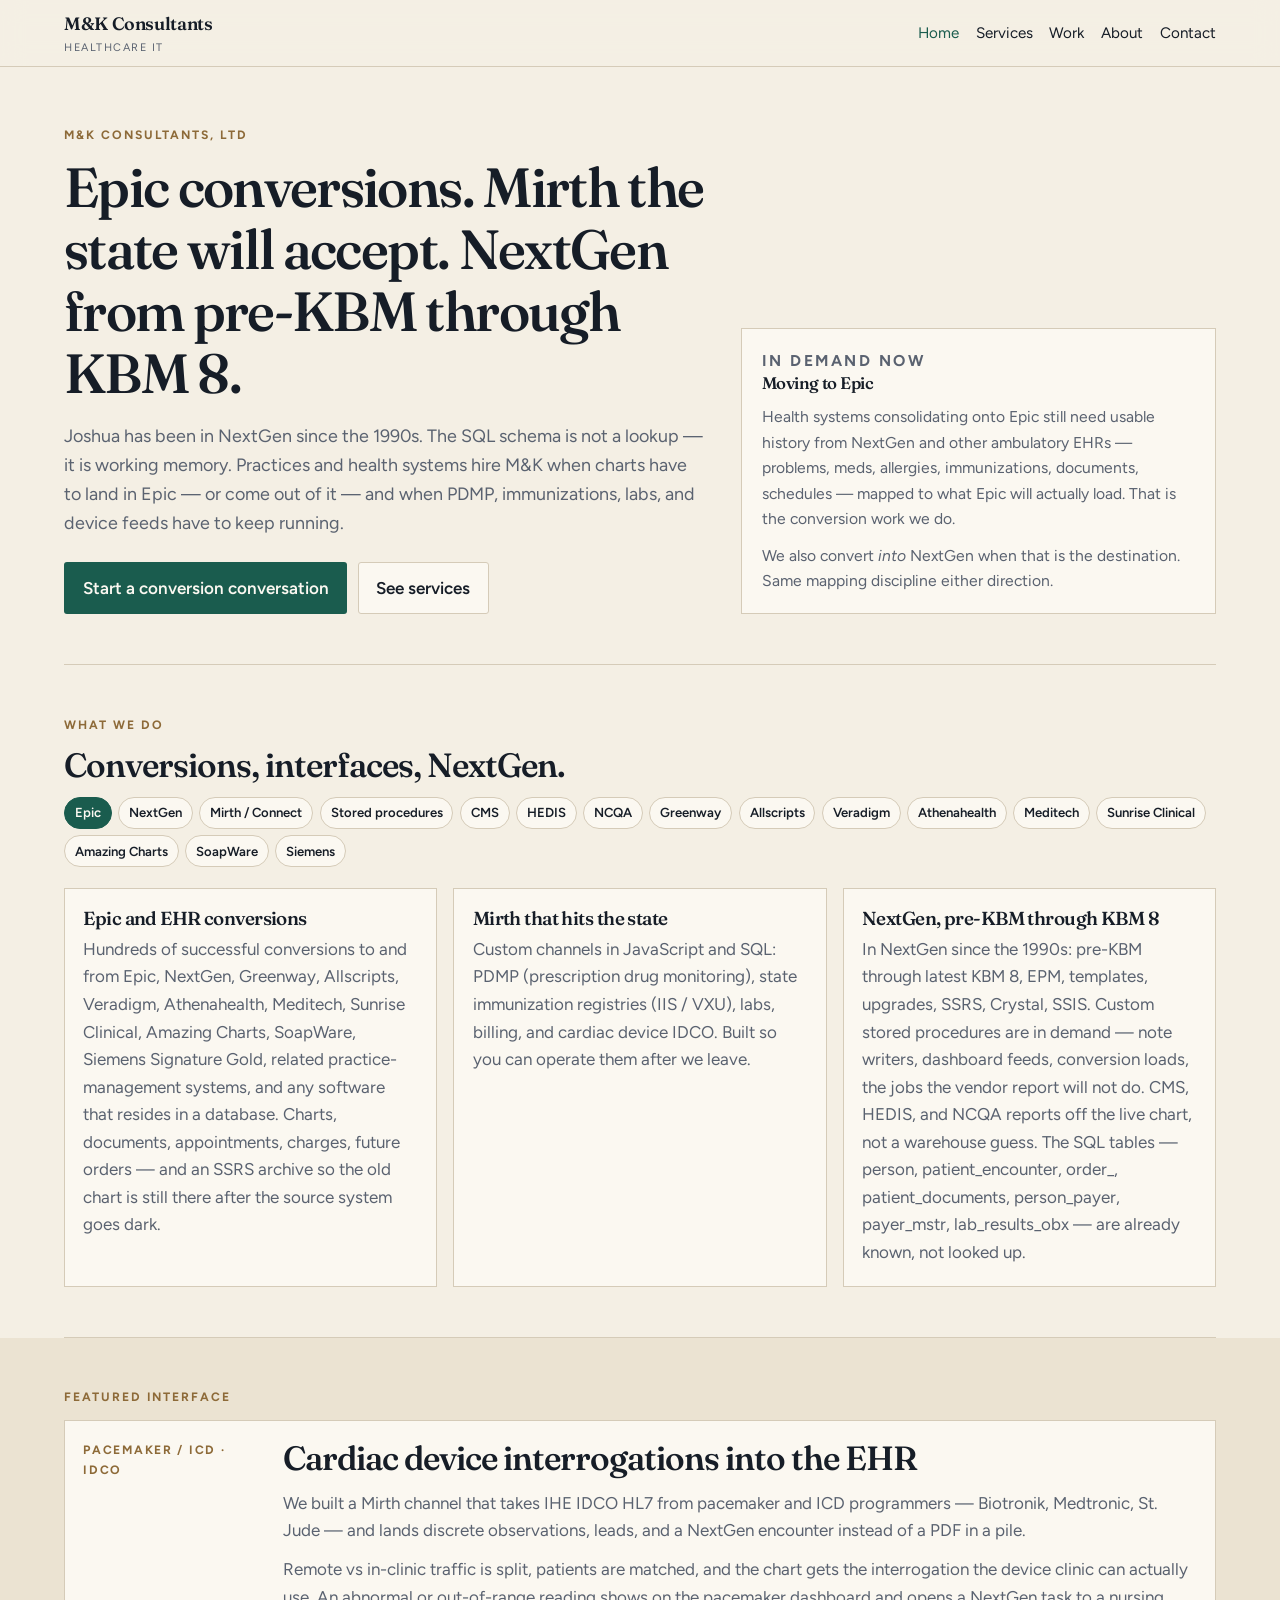
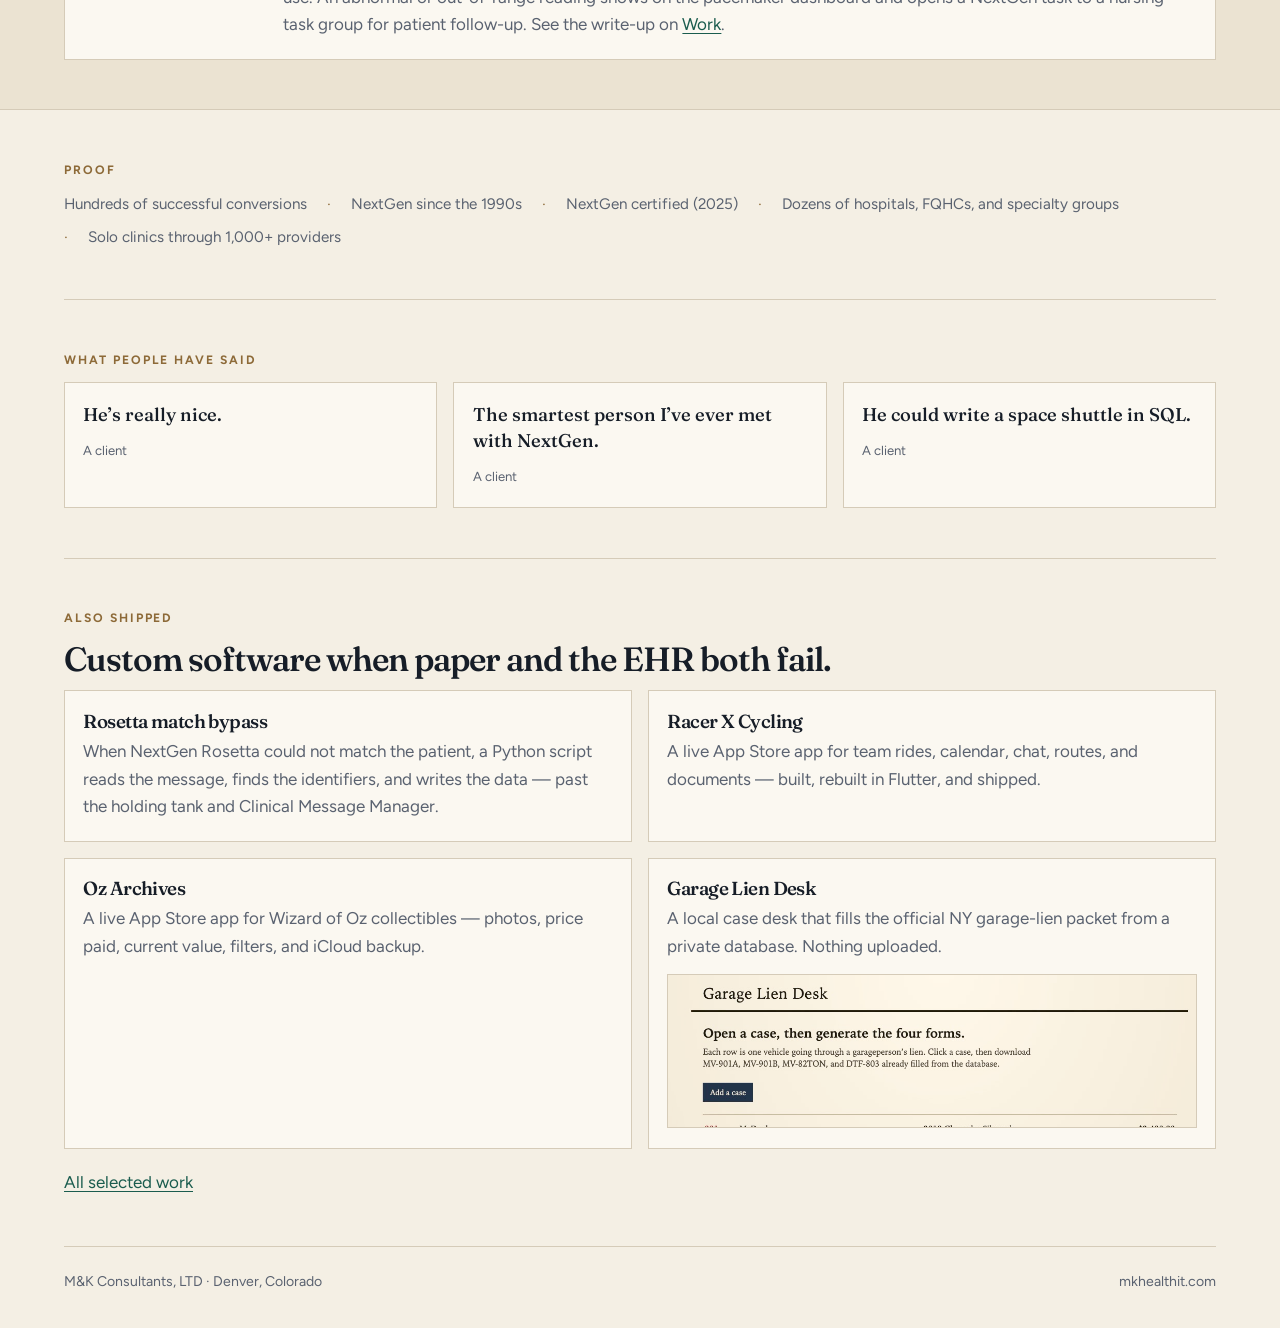
==== index.html @ 11f9e1af "Add three anonymous client lines on Home and About. Keep the wording close to what people actually s" ====
<!doctype html>
<html lang="en">
<head>
  <meta charset="utf-8">
  <meta name="viewport" content="width=device-width, initial-scale=1">
  <title>M&amp;K Consultants — Epic conversions, Mirth, NextGen</title>
  <meta name="description" content="NextGen since the 1990s. M&amp;K Consultants converts clinics to and from Epic, builds Mirth for PDMP and immunizations, and knows the NextGen SQL schema from pre-KBM through KBM 8.">
  <link rel="canonical" href="https://mkhealthit.com/">
  <link rel="icon" href="/favicon.svg" type="image/svg+xml">
  <link rel="preconnect" href="https://fonts.googleapis.com">
  <link rel="preconnect" href="https://fonts.gstatic.com" crossorigin>
  <link href="https://fonts.googleapis.com/css2?family=Figtree:wght@400;600;650&family=Fraunces:opsz,wght@9..144,500;9..144,600&display=swap" rel="stylesheet">
  <link rel="stylesheet" href="/styles.css">
</head>
<body>
  <header class="site-head">
    <div class="wrap mast">
      <a class="mark" href="/">
        <strong>M&amp;K Consultants</strong>
        <span>Healthcare IT</span>
      </a>
      <button class="nav-toggle" type="button" aria-expanded="false" aria-controls="nav">Menu</button>
      <nav class="nav" id="nav" aria-label="Primary">
        <a href="/" aria-current="page">Home</a>
        <a href="/services.html">Services</a>
        <a href="/work.html">Work</a>
        <a href="/about.html">About</a>
        <a href="/contact.html">Contact</a>
      </nav>
    </div>
  </header>

  <main>
    <section class="wrap hero">
      <div>
        <p class="kicker">M&amp;K Consultants, LTD</p>
        <h1>Epic conversions. Mirth the state will accept. NextGen from pre-KBM through KBM 8.</h1>
        <p class="lede">Joshua has been in NextGen since the 1990s. The SQL schema is not a lookup — it is working memory. Practices and health systems hire M&amp;K when charts have to land in Epic — or come out of it — and when PDMP, immunizations, labs, and device feeds have to keep running.</p>
        <div class="actions">
          <a class="btn primary" href="/contact.html">Start a conversion conversation</a>
          <a class="btn ghost" href="/services.html">See services</a>
        </div>
      </div>
      <aside class="hero-aside">
        <p class="kicker">In demand now</p>
        <h2>Moving to Epic</h2>
        <p>Health systems consolidating onto Epic still need usable history from NextGen and other ambulatory EHRs — problems, meds, allergies, immunizations, documents, schedules — mapped to what Epic will actually load. That is the conversion work we do.</p>
        <p>We also convert <em>into</em> NextGen when that is the destination. Same mapping discipline either direction.</p>
      </aside>
    </section>

    <section class="wrap band">
      <p class="kicker">What we do</p>
      <h2>Conversions, interfaces, NextGen.</h2>
      <ul class="chips">
        <li class="hot">Epic</li>
        <li>NextGen</li>
        <li>Mirth / Connect</li>
        <li>Stored procedures</li>
        <li>CMS</li>
        <li>HEDIS</li>
        <li>NCQA</li>
        <li>Greenway</li>
        <li>Allscripts</li>
        <li>Veradigm</li>
        <li>Athenahealth</li>
        <li>Meditech</li>
        <li>Sunrise Clinical</li>
        <li>Amazing Charts</li>
        <li>SoapWare</li>
        <li>Siemens</li>
      </ul>
      <div class="grid-3">
        <article class="tile">
          <h3>Epic and EHR conversions</h3>
          <p>Hundreds of successful conversions to and from Epic, NextGen, Greenway, Allscripts, Veradigm, Athenahealth, Meditech, Sunrise Clinical, Amazing Charts, SoapWare, Siemens Signature Gold, related practice-management systems, and any software that resides in a database. Charts, documents, appointments, charges, future orders — and an SSRS archive so the old chart is still there after the source system goes dark.</p>
        </article>
        <article class="tile">
          <h3>Mirth that hits the state</h3>
          <p>Custom channels in JavaScript and SQL: PDMP (prescription drug monitoring), state immunization registries (IIS / VXU), labs, billing, and cardiac device IDCO. Built so you can operate them after we leave.</p>
        </article>
        <article class="tile">
          <h3>NextGen, pre-KBM through KBM 8</h3>
          <p>In NextGen since the 1990s: pre-KBM through latest KBM 8, EPM, templates, upgrades, SSRS, Crystal, SSIS. Custom stored procedures are in demand — note writers, dashboard feeds, conversion loads, the jobs the vendor report will not do. CMS, HEDIS, and NCQA reports off the live chart, not a warehouse guess. The SQL tables — person, patient_encounter, order_, patient_documents, person_payer, payer_mstr, lab_results_obx — are already known, not looked up.</p>
        </article>
      </div>
    </section>

    <section class="band tint">
      <div class="wrap">
        <p class="kicker">Featured interface</p>
        <article class="spot">
          <p class="meta">Pacemaker / ICD · IDCO</p>
          <div>
            <h2>Cardiac device interrogations into the EHR</h2>
            <p>We built a Mirth channel that takes IHE IDCO HL7 from pacemaker and ICD programmers — Biotronik, Medtronic, St. Jude — and lands discrete observations, leads, and a NextGen encounter instead of a PDF in a pile.</p>
            <p>Remote vs in-clinic traffic is split, patients are matched, and the chart gets the interrogation the device clinic can actually use. An abnormal or out-of-range reading shows on the pacemaker dashboard and opens a NextGen task to a nursing task group for patient follow-up. See the write-up on <a href="/work.html">Work</a>.</p>
          </div>
        </article>
      </div>
    </section>

    <section class="wrap band">
      <p class="kicker">Proof</p>
      <ul class="proof">
        <li>Hundreds of successful conversions</li>
        <li>NextGen since the 1990s</li>
        <li>NextGen certified (2025)</li>
        <li>Dozens of hospitals, FQHCs, and specialty groups</li>
        <li>Solo clinics through 1,000+ providers</li>
      </ul>
    </section>

    <section class="wrap band">
      <p class="kicker">What people have said</p>
      <div class="grid-3">
        <blockquote class="card quote">
          <p>He’s really nice.</p>
          <footer>A client</footer>
        </blockquote>
        <blockquote class="card quote">
          <p>The smartest person I’ve ever met with NextGen.</p>
          <footer>A client</footer>
        </blockquote>
        <blockquote class="card quote">
          <p>He could write a space shuttle in SQL.</p>
          <footer>A client</footer>
        </blockquote>
      </div>
    </section>

    <section class="wrap band">
      <p class="kicker">Also shipped</p>
      <h2>Custom software when paper and the EHR both fail.</h2>
      <div class="grid-2">
        <article class="card">
          <h3>Rosetta match bypass</h3>
          <p>When NextGen Rosetta could not match the patient, a Python script reads the message, finds the identifiers, and writes the data — past the holding tank and Clinical Message Manager.</p>
        </article>
        <article class="card">
          <h3>Racer X Cycling</h3>
          <p>A live App Store app for team rides, calendar, chat, routes, and documents — built, rebuilt in Flutter, and shipped.</p>
        </article>
        <article class="card">
          <h3>Oz Archives</h3>
          <p>A live App Store app for Wizard of Oz collectibles — photos, price paid, current value, filters, and iCloud backup.</p>
        </article>
        <article class="card">
          <h3>Garage Lien Desk</h3>
          <p>A local case desk that fills the official NY garage-lien packet from a private database. Nothing uploaded.</p>
          <a class="card-shot" href="/work.html">
            <img src="/images/lien/docket.jpg" alt="Garage Lien Desk sample docket" width="1020" height="566">
          </a>
        </article>
      </div>
      <p style="margin: 1.25rem 0 0;"><a href="/work.html">All selected work</a></p>
    </section>
  </main>

  <footer class="colophon">
    <div class="wrap">
      <span>M&amp;K Consultants, LTD · Denver, Colorado</span>
      <span>mkhealthit.com</span>
    </div>
  </footer>
  <script src="/site.js"></script>
</body>
</html>
---- styles.css ----
:root {
  --paper: #f4efe4;
  --paper-2: #ebe3d2;
  --ink: #161d27;
  --muted: #5a6270;
  --line: #d5cbb8;
  --accent: #1a5c4e;
  --accent-hover: #134339;
  --brass: #8d6a38;
  --white: #fbf8f1;
  --max: 72rem;
  --header-h: 4.15rem;
}

*,
*::before,
*::after {
  box-sizing: border-box;
}

html {
  scroll-behavior: smooth;
}

body {
  margin: 0;
  color: var(--ink);
  background: var(--paper);
  font-family: "Figtree", "Segoe UI", sans-serif;
  font-size: 1.0625rem;
  line-height: 1.62;
}

img {
  max-width: 100%;
}

code {
  font-size: 0.9em;
}

a {
  color: var(--accent);
  text-underline-offset: 0.18em;
}

a:hover {
  color: var(--accent-hover);
}

.wrap {
  width: min(var(--max), calc(100% - 2rem));
  margin-inline: auto;
}

.site-head {
  position: sticky;
  top: 0;
  z-index: 20;
  border-bottom: 1px solid var(--line);
  background: color-mix(in srgb, var(--paper) 88%, transparent);
  backdrop-filter: blur(12px);
}

.mast {
  display: flex;
  align-items: center;
  justify-content: space-between;
  gap: 1rem;
  min-height: var(--header-h);
}

.mark {
  display: flex;
  flex-direction: column;
  gap: 0.05rem;
  color: inherit;
  text-decoration: none;
}

.mark strong {
  font-family: "Fraunces", Georgia, serif;
  font-size: 1.12rem;
  font-weight: 600;
  letter-spacing: -0.02em;
}

.mark span {
  font-size: 0.68rem;
  letter-spacing: 0.14em;
  text-transform: uppercase;
  color: var(--muted);
}

.nav-toggle {
  display: none;
  min-width: 2.75rem;
  min-height: 2.75rem;
  padding: 0 0.7rem;
  border: 1px solid var(--line);
  border-radius: 4px;
  background: var(--white);
  color: var(--ink);
  font: inherit;
  font-size: 0.85rem;
  font-weight: 600;
}

.nav {
  display: flex;
  flex-wrap: wrap;
  align-items: center;
  gap: 0.2rem 1.05rem;
  font-size: 0.95rem;
}

.nav a {
  color: var(--ink);
  text-decoration: none;
  padding: 0.35rem 0;
}

.nav a:hover,
.nav a[aria-current="page"] {
  color: var(--accent);
}

.hero {
  display: grid;
  grid-template-columns: 1.15fr 0.85fr;
  gap: 2.2rem;
  align-items: end;
  padding: 3.6rem 0 3.1rem;
  border-bottom: 1px solid var(--line);
}

.hero.plain {
  display: block;
  max-width: 46rem;
}

.kicker {
  margin: 0 0 0.8rem;
  color: var(--brass);
  font-size: 0.76rem;
  font-weight: 700;
  letter-spacing: 0.16em;
  text-transform: uppercase;
}

h1,
h2,
h3 {
  font-family: "Fraunces", Georgia, serif;
  font-weight: 560;
  letter-spacing: -0.03em;
  line-height: 1.12;
}

h1 {
  margin: 0 0 1rem;
  font-size: clamp(2.05rem, 5.4vw, 3.45rem);
}

h2 {
  margin: 0 0 0.75rem;
  font-size: clamp(1.5rem, 3vw, 2.1rem);
}

h3 {
  margin: 0 0 0.4rem;
  font-size: 1.18rem;
}

.lede {
  max-width: 40rem;
  margin: 0 0 1.6rem;
  color: var(--muted);
  font-size: 1.12rem;
}

.actions {
  display: flex;
  flex-wrap: wrap;
  gap: 0.65rem;
}

.btn {
  display: inline-flex;
  align-items: center;
  justify-content: center;
  min-height: 2.75rem;
  padding: 0.7rem 1.1rem;
  border: 1px solid transparent;
  border-radius: 3px;
  font: inherit;
  font-weight: 600;
  text-decoration: none;
}

.btn.primary {
  color: var(--white);
  background: var(--accent);
}

.btn.primary:hover {
  color: var(--white);
  background: var(--accent-hover);
}

.btn.ghost {
  color: var(--ink);
  border-color: var(--line);
  background: var(--white);
}

.btn.ghost:hover {
  border-color: var(--ink);
  color: var(--ink);
}

.hero-aside {
  padding: 1.2rem 1.2rem 1.25rem;
  border: 1px solid var(--line);
  background: var(--white);
}

.hero-aside h2 {
  font-size: 1.05rem;
}

.hero-aside p {
  margin: 0;
  color: var(--muted);
  font-size: 0.98rem;
}

.hero-aside p + p {
  margin-top: 0.7rem;
}

.band {
  padding: 3.1rem 0;
  border-bottom: 1px solid var(--line);
}

.band.tint {
  background: var(--paper-2);
}

.grid-3,
.grid-2 {
  display: grid;
  gap: 1rem;
}

.grid-3 {
  grid-template-columns: repeat(3, 1fr);
}

.grid-2 {
  grid-template-columns: 1fr 1fr;
}

.tile,
.card,
.spot {
  padding: 1.2rem 1.15rem 1.25rem;
  border: 1px solid var(--line);
  background: var(--white);
}

.tile p,
.card p,
.spot p {
  margin: 0;
  color: var(--muted);
}

.tile p + p,
.card p + p,
.spot p + p {
  margin-top: 0.7rem;
}

.chips {
  display: flex;
  flex-wrap: wrap;
  gap: 0.4rem;
  margin: 0 0 1.3rem;
  padding: 0;
  list-style: none;
}

.chips li {
  padding: 0.28rem 0.62rem;
  border: 1px solid var(--line);
  border-radius: 999px;
  background: var(--white);
  font-size: 0.82rem;
  font-weight: 600;
}

.chips .hot {
  color: var(--white);
  border-color: var(--accent);
  background: var(--accent);
}

.proof {
  display: flex;
  flex-wrap: wrap;
  gap: 0.5rem 1.25rem;
  margin: 0;
  padding: 0;
  list-style: none;
  color: var(--muted);
  font-size: 0.95rem;
}

.proof li + li::before {
  content: "·";
  margin-right: 1.25rem;
  color: var(--brass);
}

blockquote.quote {
  margin: 0;
}

blockquote.quote p {
  color: var(--ink);
  font-family: "Fraunces", Georgia, serif;
  font-size: 1.15rem;
  font-weight: 500;
  line-height: 1.4;
}

blockquote.quote footer {
  margin-top: 0.75rem;
  color: var(--muted);
  font-size: 0.82rem;
}

.spot {
  display: grid;
  grid-template-columns: 11rem 1fr;
  gap: 1.2rem 1.5rem;
  align-items: start;
}

.spot .meta {
  margin: 0;
  color: var(--brass);
  font-size: 0.76rem;
  font-weight: 700;
  letter-spacing: 0.14em;
  text-transform: uppercase;
}

.work-list {
  display: grid;
  gap: 0;
}

.work {
  display: grid;
  grid-template-columns: 9.5rem 1fr;
  gap: 1rem 1.3rem;
  padding: 1.25rem 0;
  border-top: 1px solid var(--line);
}

.work:last-child {
  border-bottom: 1px solid var(--line);
}

.work .meta {
  margin: 0;
  color: var(--brass);
  font-size: 0.76rem;
  font-weight: 700;
  letter-spacing: 0.12em;
  text-transform: uppercase;
}

.work p {
  margin: 0 0 0.55rem;
  color: var(--muted);
}

.work p:last-child {
  margin-bottom: 0;
}

.shots {
  display: grid;
  gap: 0.85rem;
  margin: 1rem 0 0;
}

.shots-split {
  display: grid;
  grid-template-columns: 1fr 1fr;
  gap: 0.85rem;
}

.shots figure {
  margin: 0;
}

.shots img {
  width: 100%;
  height: auto;
  display: block;
  border: 1px solid var(--line);
  background: #fff;
}

.shots .crop img {
  height: 22rem;
  object-fit: cover;
  object-position: top center;
}

.shots figcaption {
  margin: 0.4rem 0 0;
  color: var(--muted);
  font-size: 0.82rem;
}

.card-shot {
  display: block;
  margin: 0.85rem 0 0;
  overflow: hidden;
  border: 1px solid var(--line);
}

.card-shot img {
  width: 100%;
  height: 9.5rem;
  object-fit: cover;
  object-position: top center;
  display: block;
}

.gallery {
  display: grid;
  grid-template-columns: 1fr 1fr;
  gap: 1rem;
  margin: 1.2rem 0 0;
}

.gallery figure {
  margin: 0;
}

.gallery img {
  width: 100%;
  height: auto;
  display: block;
  border: 1px solid var(--line);
  background: #fff;
}

.gallery .crop img {
  height: 18rem;
  object-fit: cover;
  object-position: top center;
}

.gallery figcaption {
  margin: 0.4rem 0 0;
  color: var(--muted);
  font-size: 0.82rem;
}

.prose p {
  margin: 0 0 1rem;
}

.prose p:last-child {
  margin-bottom: 0;
}

.prose ul {
  margin: 0 0 1rem;
  padding-left: 1.15rem;
  color: var(--muted);
}

dl.facts {
  display: grid;
  grid-template-columns: 9rem 1fr;
  gap: 0.6rem 1rem;
  margin: 1.4rem 0 0;
}

dl.facts dt {
  color: var(--muted);
  font-size: 0.85rem;
}

dl.facts dd {
  margin: 0;
}

.colophon {
  padding: 1.5rem 0 2.1rem;
  color: var(--muted);
  font-size: 0.88rem;
}

.colophon .wrap {
  display: flex;
  flex-wrap: wrap;
  justify-content: space-between;
  gap: 0.55rem 1.4rem;
}

@media (max-width: 860px) {
  .hero,
  .grid-3,
  .grid-2,
  .spot,
  .work,
  .shots-split,
  .gallery,
  dl.facts {
    grid-template-columns: 1fr;
  }

  .hero {
    padding: 2.2rem 0 2rem;
    gap: 1.3rem;
  }

  .nav-toggle {
    display: inline-flex;
    align-items: center;
    justify-content: center;
  }

  .nav {
    display: none;
    position: absolute;
    top: var(--header-h);
    right: 0;
    left: 0;
    flex-direction: column;
    align-items: stretch;
    gap: 0;
    padding: 0.4rem 1rem 0.8rem;
    border-bottom: 1px solid var(--line);
    background: var(--paper);
  }

  .nav.open {
    display: flex;
  }

  .nav a {
    min-height: 2.75rem;
    display: flex;
    align-items: center;
    border-bottom: 1px solid var(--line);
  }

  .proof li + li::before {
    display: none;
  }

  h1 {
    max-width: none;
  }
}

@media (min-width: 861px) {
  .wrap {
    width: min(var(--max), calc(100% - 2.75rem));
  }
}
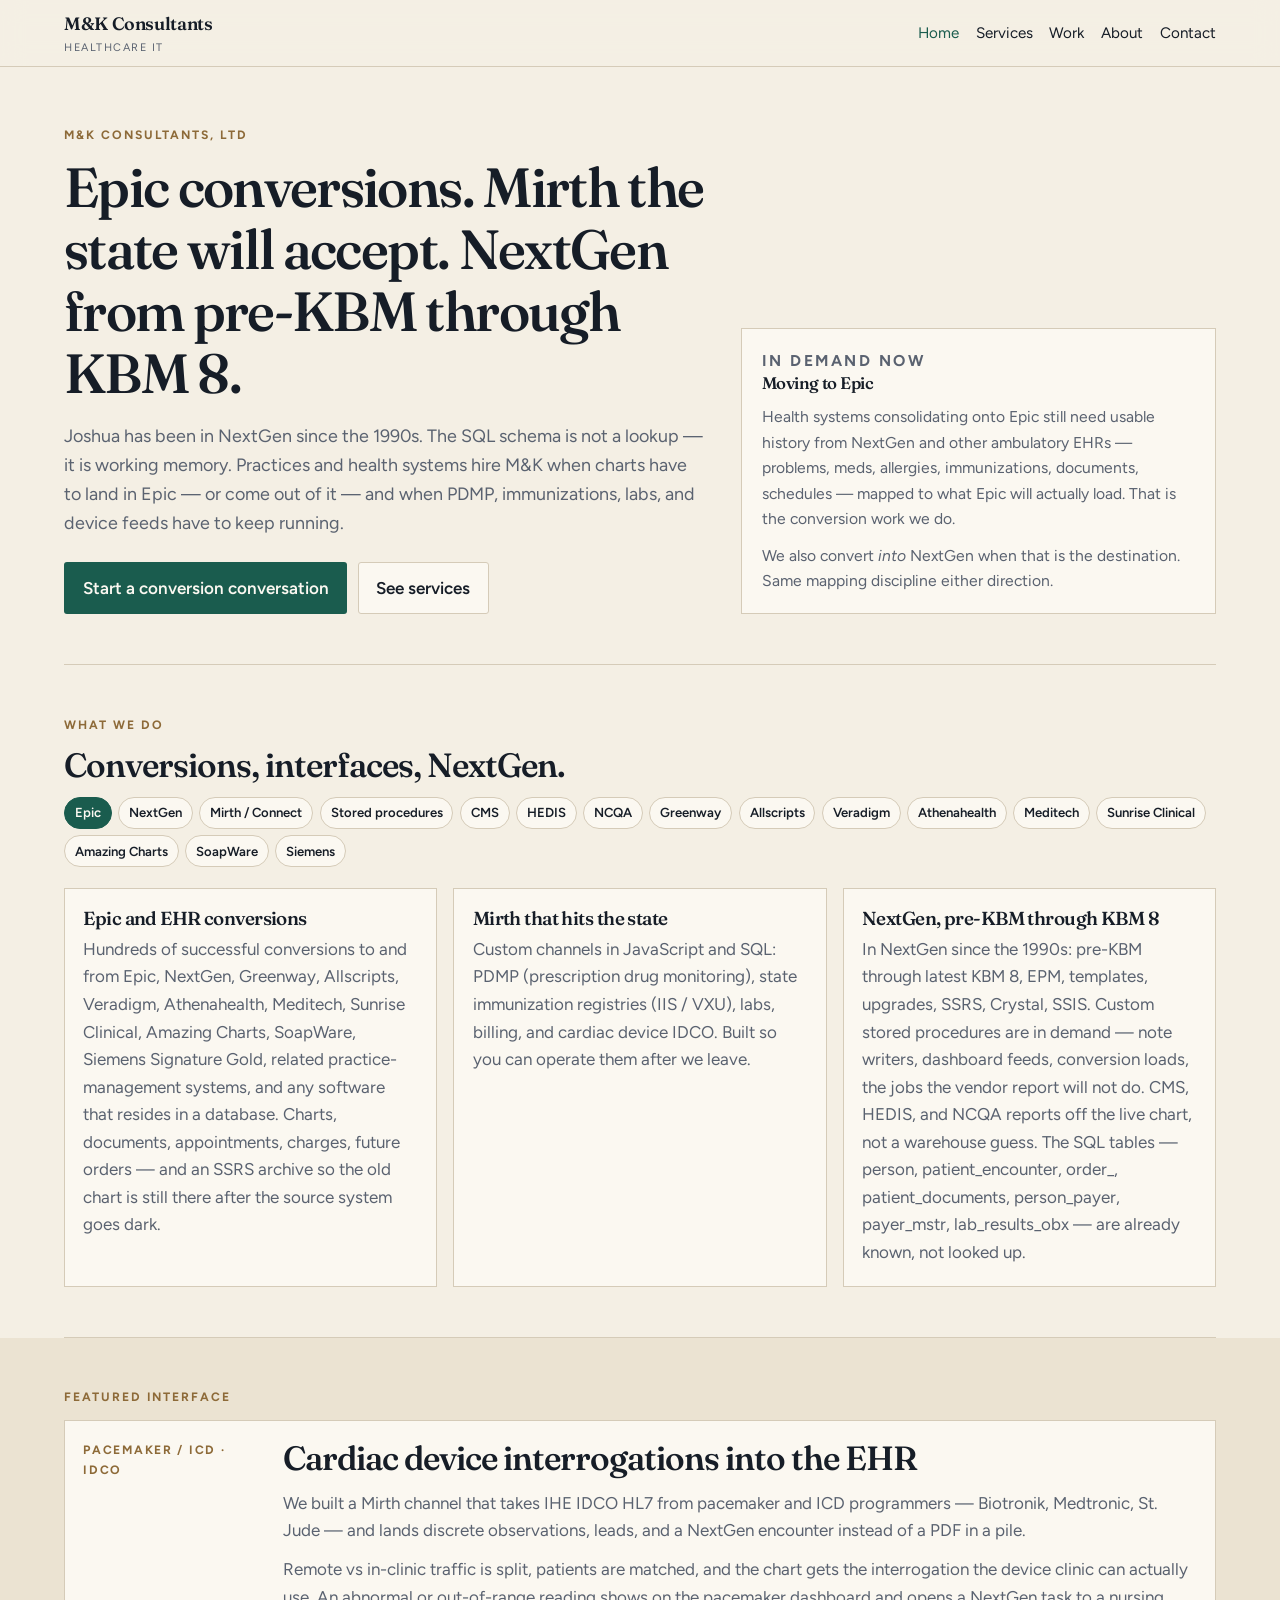
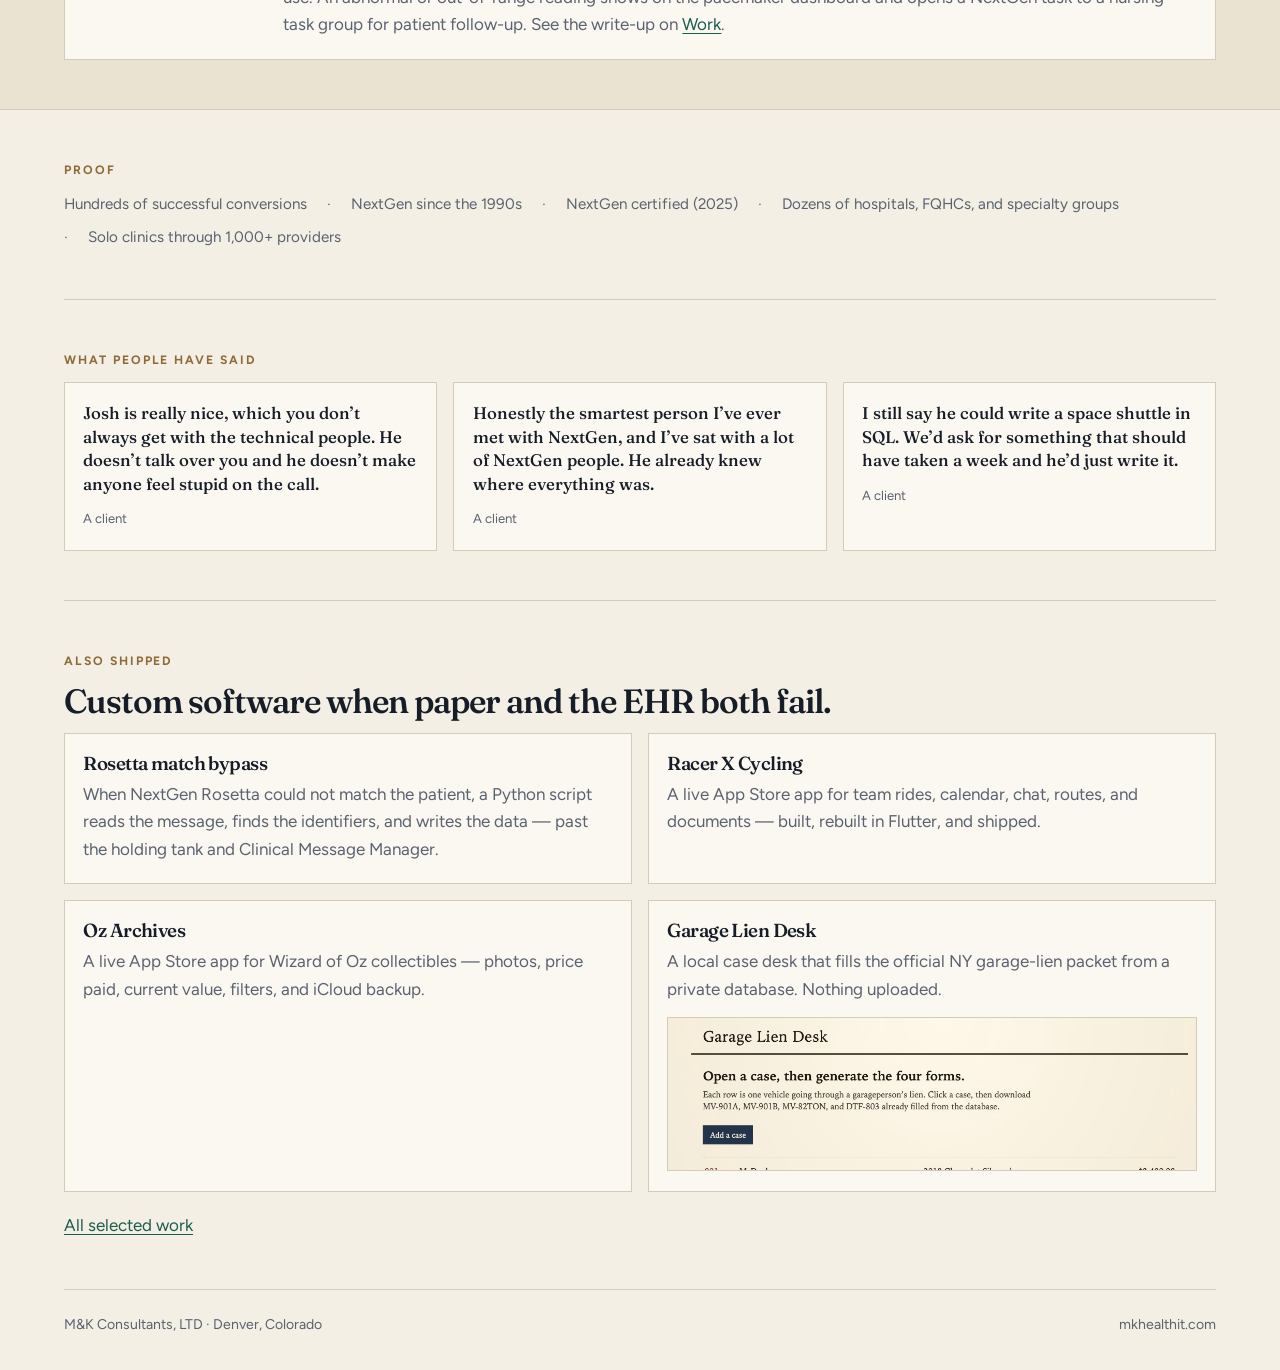
==== commit 0abcbb8d: "Rewrite the client quotes so they sound spoken, not drafted. Keep the three real claims; drop the br" ====
--- a/index.html
+++ b/index.html
@@ -115,15 +115,15 @@
       <p class="kicker">What people have said</p>
       <div class="grid-3">
         <blockquote class="card quote">
-          <p>He’s really nice.</p>
+          <p>Josh is really nice, which you don’t always get with the technical people. He doesn’t talk over you and he doesn’t make anyone feel stupid on the call.</p>
           <footer>A client</footer>
         </blockquote>
         <blockquote class="card quote">
-          <p>The smartest person I’ve ever met with NextGen.</p>
+          <p>Honestly the smartest person I’ve ever met with NextGen, and I’ve sat with a lot of NextGen people. He already knew where everything was.</p>
           <footer>A client</footer>
         </blockquote>
         <blockquote class="card quote">
-          <p>He could write a space shuttle in SQL.</p>
+          <p>I still say he could write a space shuttle in SQL. We’d ask for something that should have taken a week and he’d just write it.</p>
           <footer>A client</footer>
         </blockquote>
       </div>
--- a/styles.css
+++ b/styles.css
@@ -331,7 +331,7 @@
 blockquote.quote p {
   color: var(--ink);
   font-family: "Fraunces", Georgia, serif;
-  font-size: 1.15rem;
+  font-size: 1.05rem;
   font-weight: 500;
   line-height: 1.4;
 }
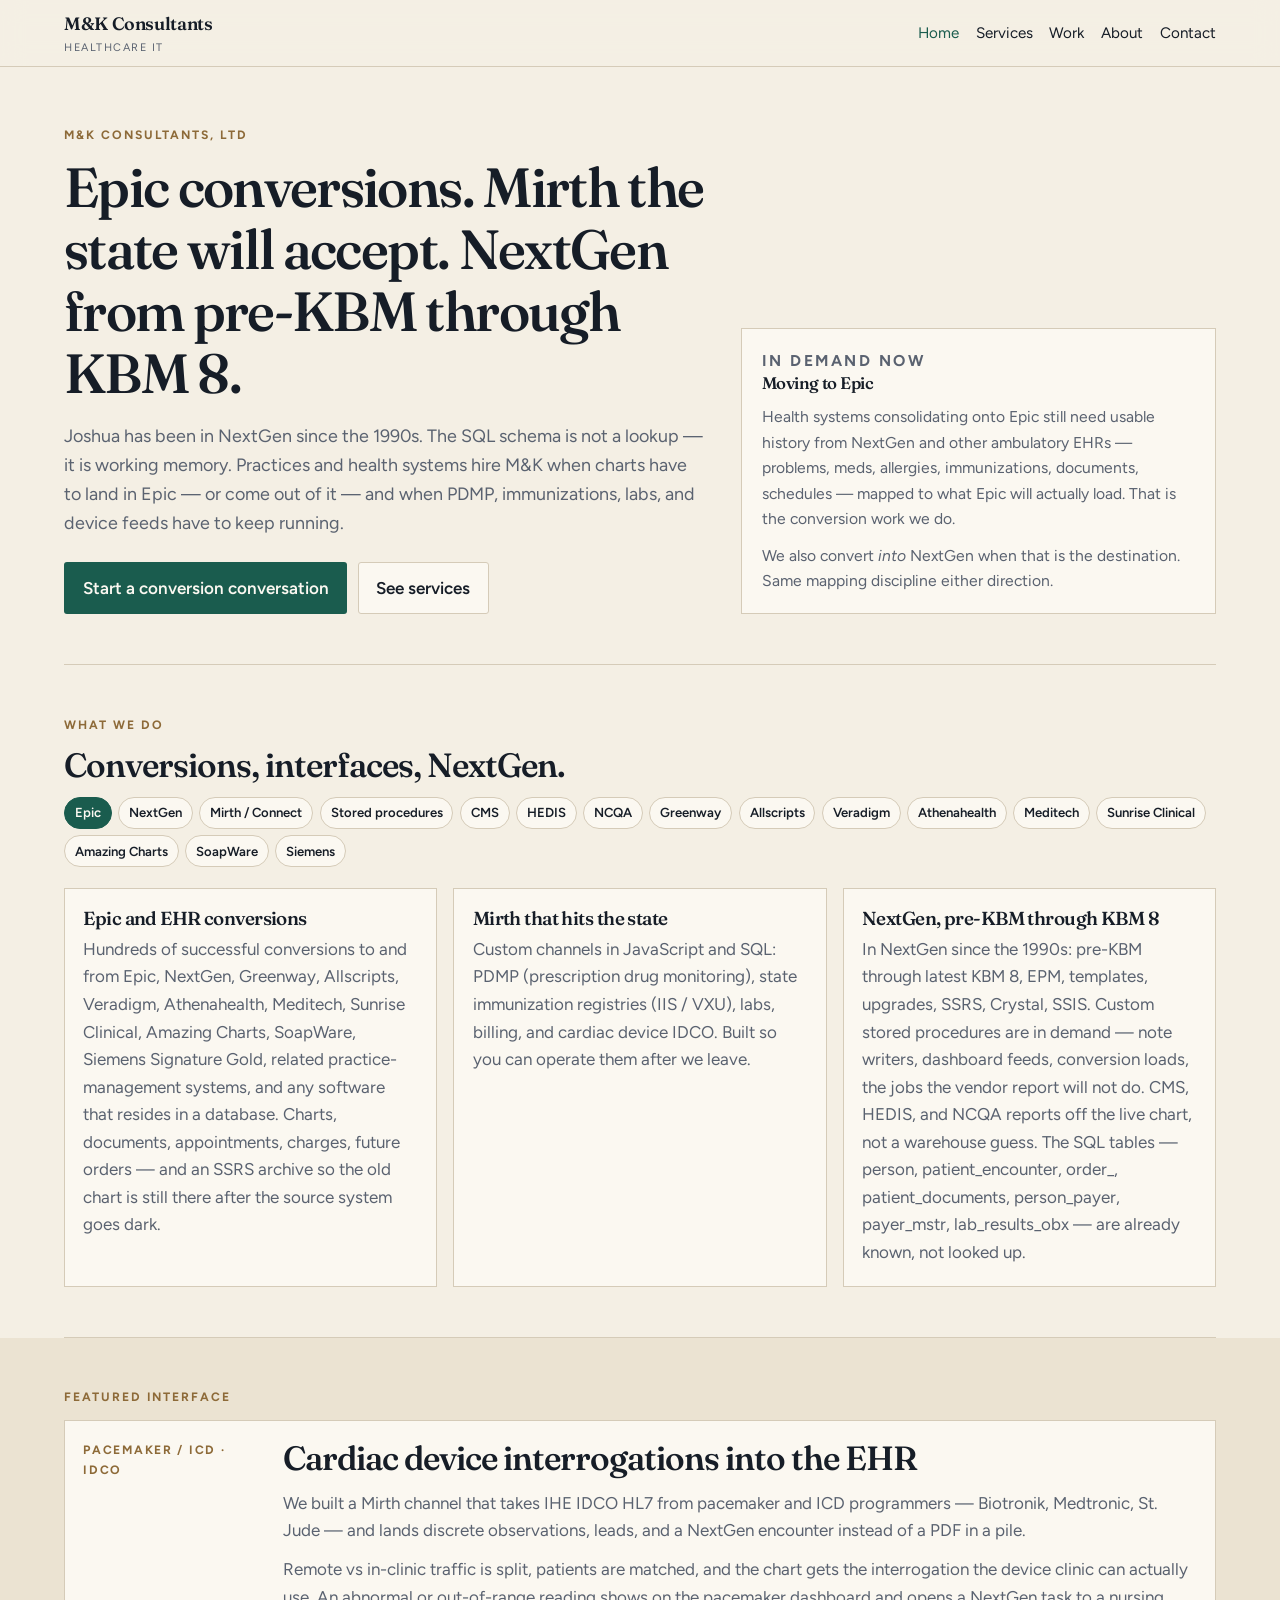
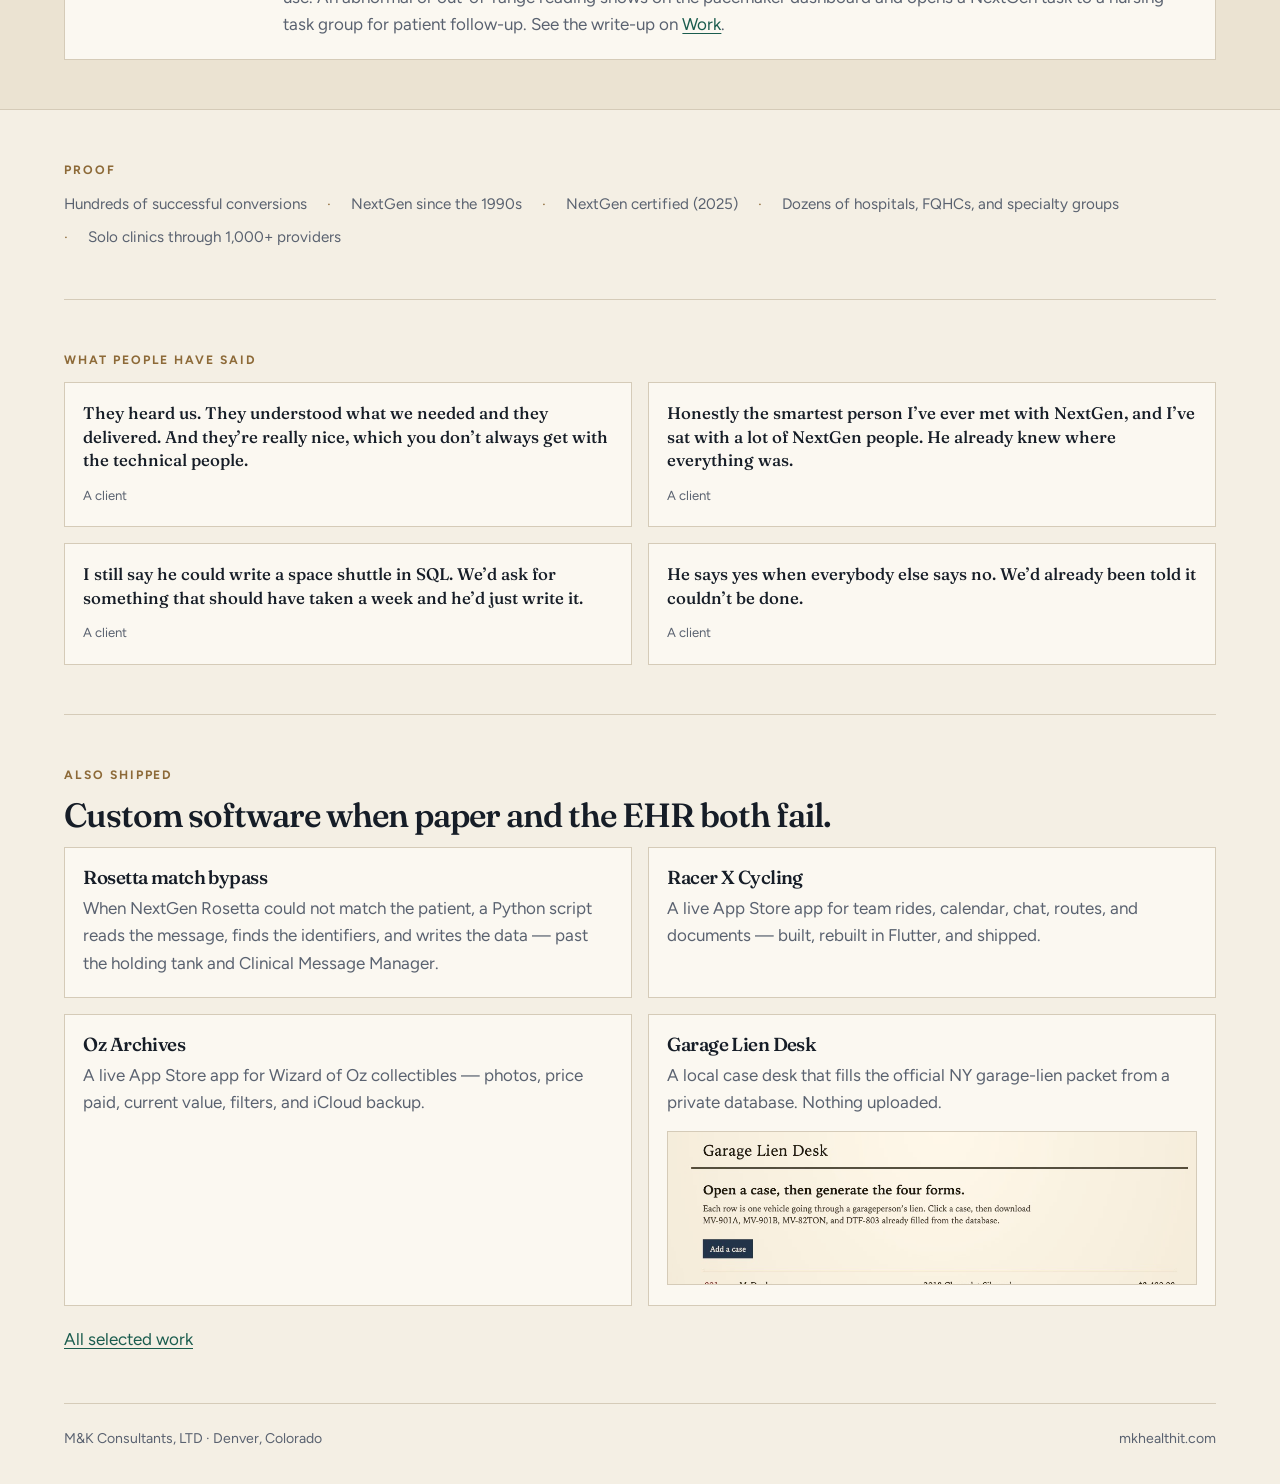
==== commit 57c9041b: "Widen the first client quote and add the yes-when-others-say-no line. Heard, understood, delivered —" ====
--- a/index.html
+++ b/index.html
@@ -113,9 +113,9 @@
 
     <section class="wrap band">
       <p class="kicker">What people have said</p>
-      <div class="grid-3">
+      <div class="grid-2">
         <blockquote class="card quote">
-          <p>Josh is really nice, which you don’t always get with the technical people. He doesn’t talk over you and he doesn’t make anyone feel stupid on the call.</p>
+          <p>They heard us. They understood what we needed and they delivered. And they’re really nice, which you don’t always get with the technical people.</p>
           <footer>A client</footer>
         </blockquote>
         <blockquote class="card quote">
@@ -124,6 +124,10 @@
         </blockquote>
         <blockquote class="card quote">
           <p>I still say he could write a space shuttle in SQL. We’d ask for something that should have taken a week and he’d just write it.</p>
+          <footer>A client</footer>
+        </blockquote>
+        <blockquote class="card quote">
+          <p>He says yes when everybody else says no. We’d already been told it couldn’t be done.</p>
           <footer>A client</footer>
         </blockquote>
       </div>
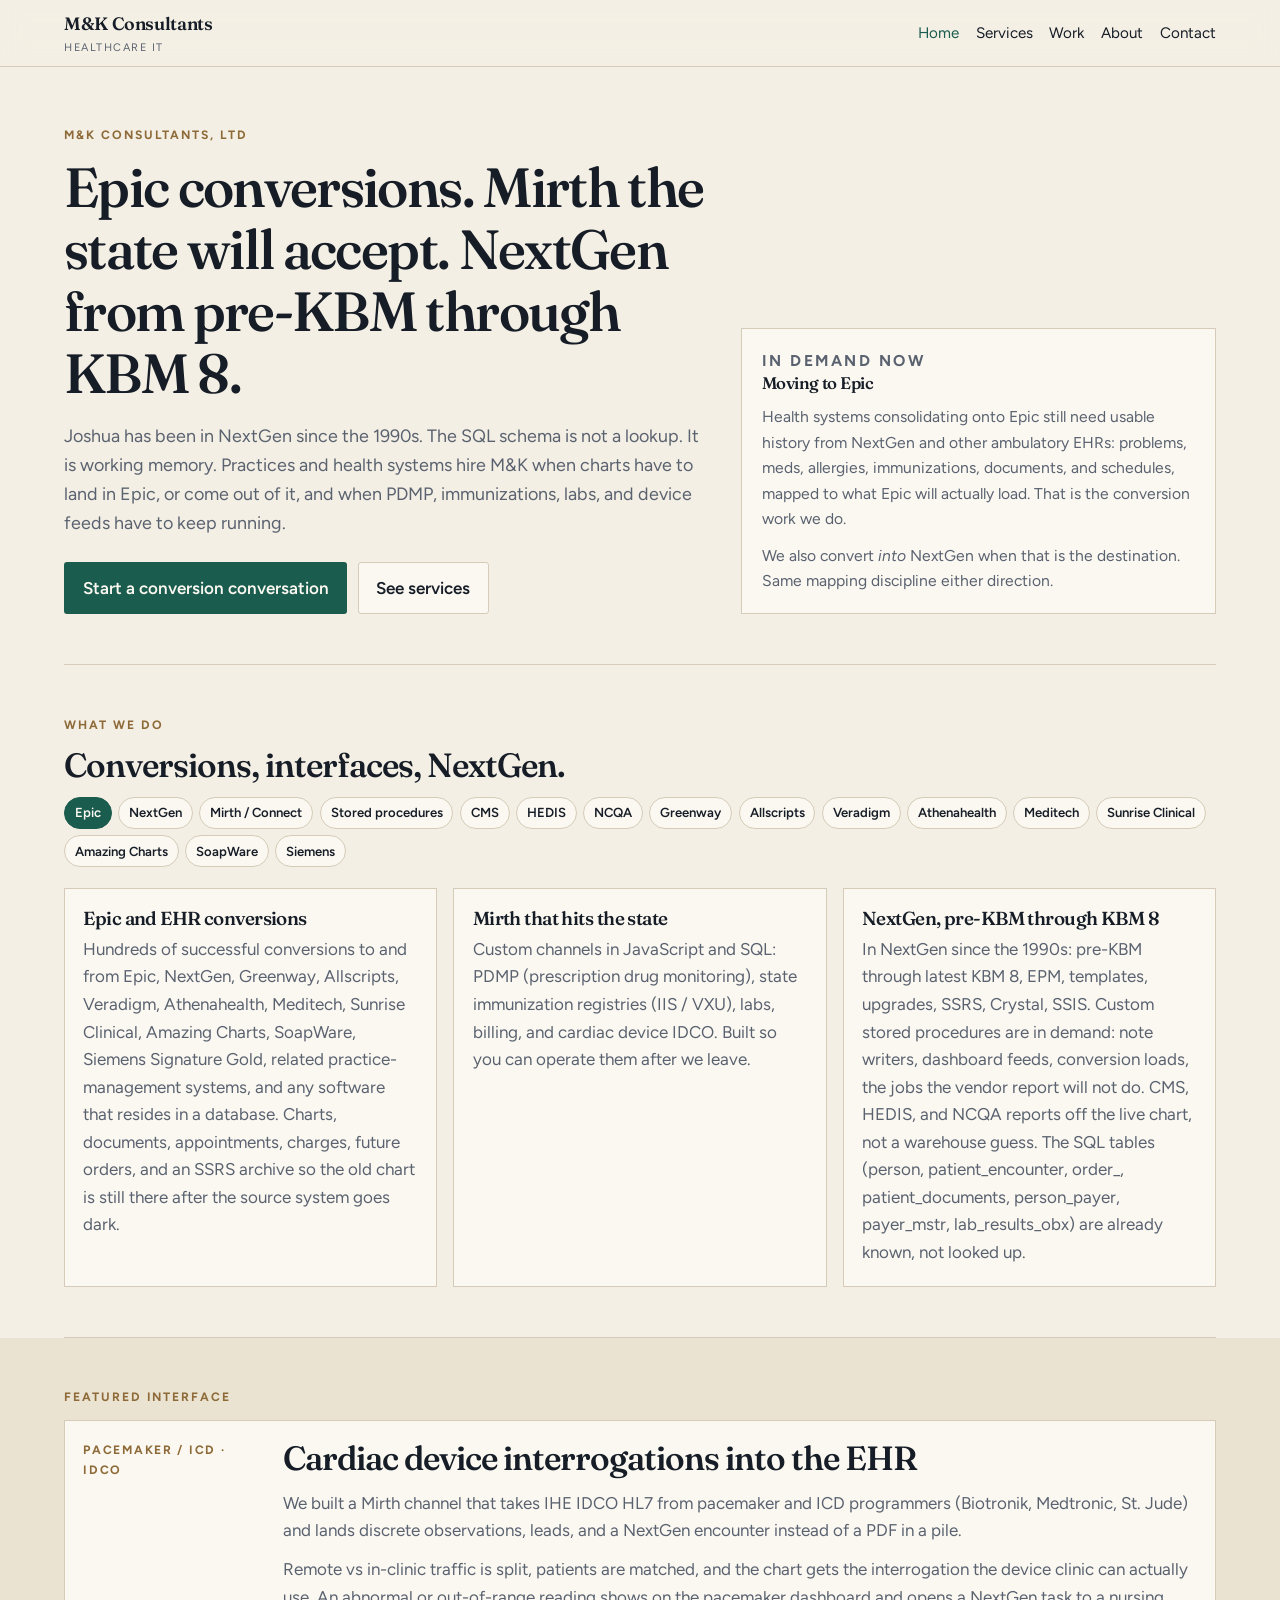
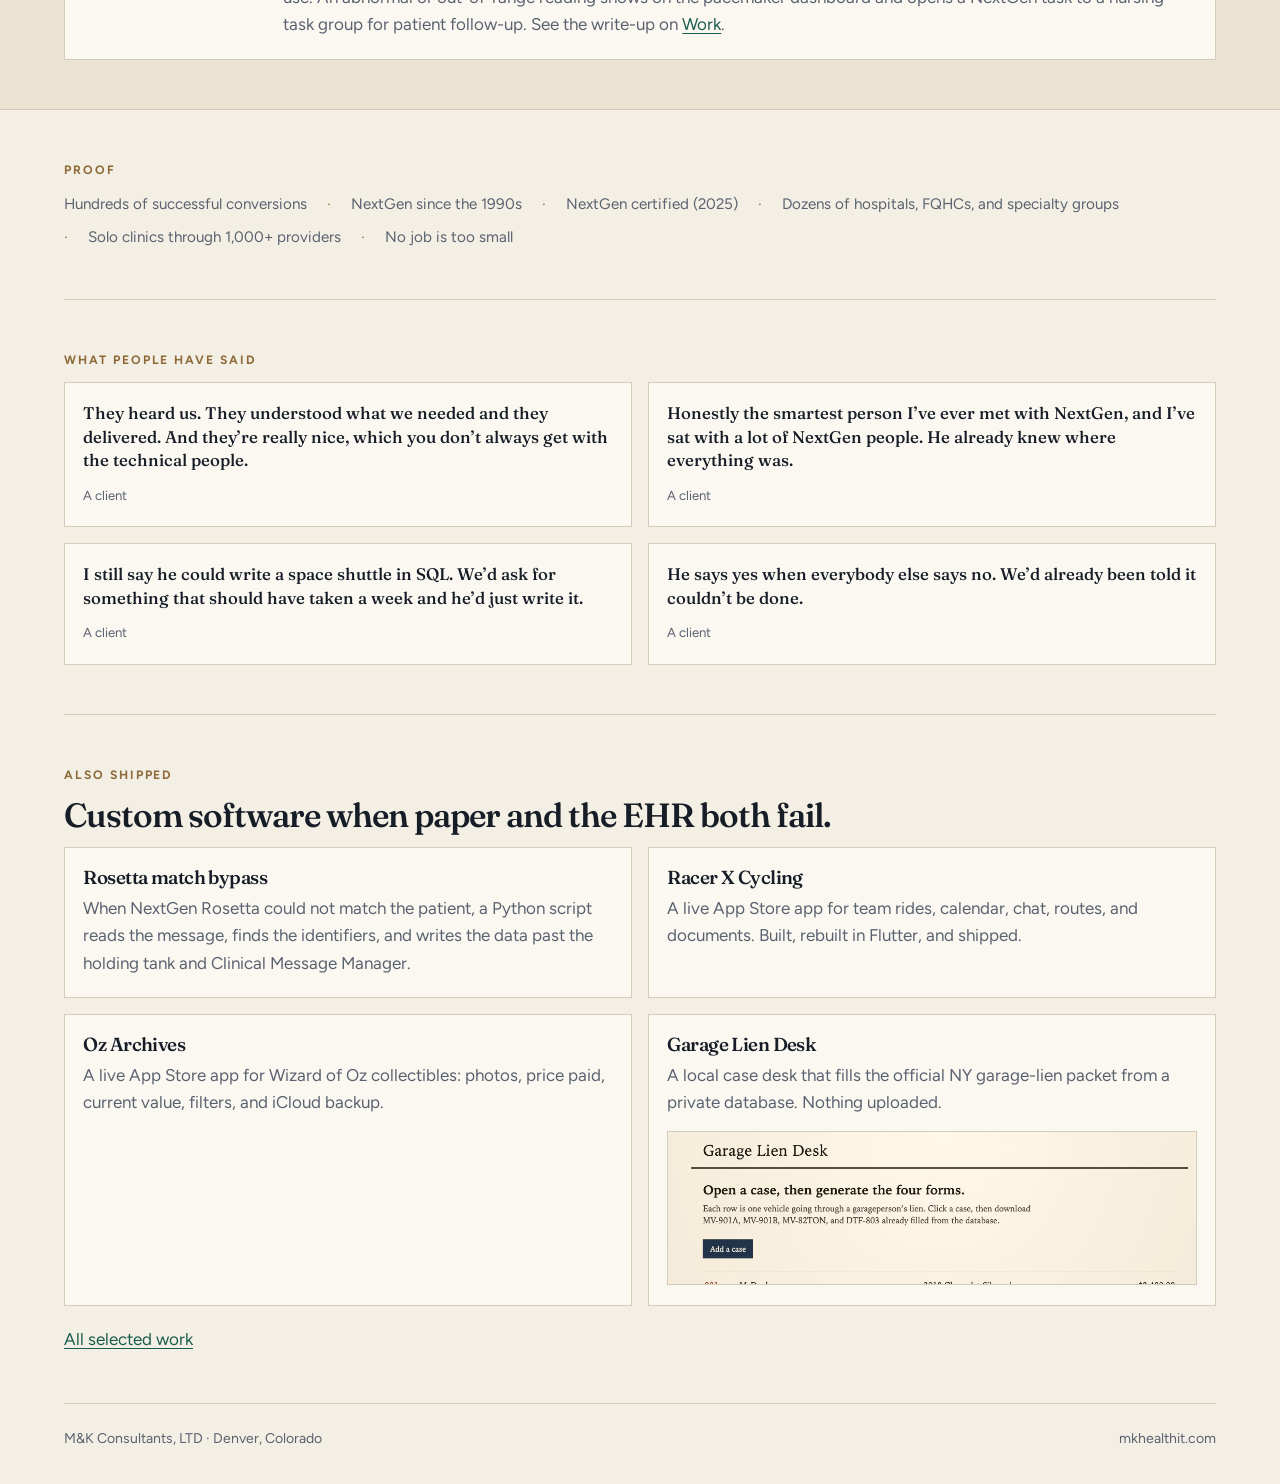
==== commit 8af8bf33: "Drop the em dashes and say no job is too small. Commas, colons, and parentheses read like a person w" ====
--- a/index.html
+++ b/index.html
@@ -3,7 +3,7 @@
 <head>
   <meta charset="utf-8">
   <meta name="viewport" content="width=device-width, initial-scale=1">
-  <title>M&amp;K Consultants — Epic conversions, Mirth, NextGen</title>
+  <title>M&amp;K Consultants: Epic conversions, Mirth, NextGen</title>
   <meta name="description" content="NextGen since the 1990s. M&amp;K Consultants converts clinics to and from Epic, builds Mirth for PDMP and immunizations, and knows the NextGen SQL schema from pre-KBM through KBM 8.">
   <link rel="canonical" href="https://mkhealthit.com/">
   <link rel="icon" href="/favicon.svg" type="image/svg+xml">
@@ -35,7 +35,7 @@
       <div>
         <p class="kicker">M&amp;K Consultants, LTD</p>
         <h1>Epic conversions. Mirth the state will accept. NextGen from pre-KBM through KBM 8.</h1>
-        <p class="lede">Joshua has been in NextGen since the 1990s. The SQL schema is not a lookup — it is working memory. Practices and health systems hire M&amp;K when charts have to land in Epic — or come out of it — and when PDMP, immunizations, labs, and device feeds have to keep running.</p>
+        <p class="lede">Joshua has been in NextGen since the 1990s. The SQL schema is not a lookup. It is working memory. Practices and health systems hire M&amp;K when charts have to land in Epic, or come out of it, and when PDMP, immunizations, labs, and device feeds have to keep running.</p>
         <div class="actions">
           <a class="btn primary" href="/contact.html">Start a conversion conversation</a>
           <a class="btn ghost" href="/services.html">See services</a>
@@ -44,7 +44,7 @@
       <aside class="hero-aside">
         <p class="kicker">In demand now</p>
         <h2>Moving to Epic</h2>
-        <p>Health systems consolidating onto Epic still need usable history from NextGen and other ambulatory EHRs — problems, meds, allergies, immunizations, documents, schedules — mapped to what Epic will actually load. That is the conversion work we do.</p>
+        <p>Health systems consolidating onto Epic still need usable history from NextGen and other ambulatory EHRs: problems, meds, allergies, immunizations, documents, and schedules, mapped to what Epic will actually load. That is the conversion work we do.</p>
         <p>We also convert <em>into</em> NextGen when that is the destination. Same mapping discipline either direction.</p>
       </aside>
     </section>
@@ -73,7 +73,7 @@
       <div class="grid-3">
         <article class="tile">
           <h3>Epic and EHR conversions</h3>
-          <p>Hundreds of successful conversions to and from Epic, NextGen, Greenway, Allscripts, Veradigm, Athenahealth, Meditech, Sunrise Clinical, Amazing Charts, SoapWare, Siemens Signature Gold, related practice-management systems, and any software that resides in a database. Charts, documents, appointments, charges, future orders — and an SSRS archive so the old chart is still there after the source system goes dark.</p>
+          <p>Hundreds of successful conversions to and from Epic, NextGen, Greenway, Allscripts, Veradigm, Athenahealth, Meditech, Sunrise Clinical, Amazing Charts, SoapWare, Siemens Signature Gold, related practice-management systems, and any software that resides in a database. Charts, documents, appointments, charges, future orders, and an SSRS archive so the old chart is still there after the source system goes dark.</p>
         </article>
         <article class="tile">
           <h3>Mirth that hits the state</h3>
@@ -81,7 +81,7 @@
         </article>
         <article class="tile">
           <h3>NextGen, pre-KBM through KBM 8</h3>
-          <p>In NextGen since the 1990s: pre-KBM through latest KBM 8, EPM, templates, upgrades, SSRS, Crystal, SSIS. Custom stored procedures are in demand — note writers, dashboard feeds, conversion loads, the jobs the vendor report will not do. CMS, HEDIS, and NCQA reports off the live chart, not a warehouse guess. The SQL tables — person, patient_encounter, order_, patient_documents, person_payer, payer_mstr, lab_results_obx — are already known, not looked up.</p>
+          <p>In NextGen since the 1990s: pre-KBM through latest KBM 8, EPM, templates, upgrades, SSRS, Crystal, SSIS. Custom stored procedures are in demand: note writers, dashboard feeds, conversion loads, the jobs the vendor report will not do. CMS, HEDIS, and NCQA reports off the live chart, not a warehouse guess. The SQL tables (person, patient_encounter, order_, patient_documents, person_payer, payer_mstr, lab_results_obx) are already known, not looked up.</p>
         </article>
       </div>
     </section>
@@ -93,7 +93,7 @@
           <p class="meta">Pacemaker / ICD · IDCO</p>
           <div>
             <h2>Cardiac device interrogations into the EHR</h2>
-            <p>We built a Mirth channel that takes IHE IDCO HL7 from pacemaker and ICD programmers — Biotronik, Medtronic, St. Jude — and lands discrete observations, leads, and a NextGen encounter instead of a PDF in a pile.</p>
+            <p>We built a Mirth channel that takes IHE IDCO HL7 from pacemaker and ICD programmers (Biotronik, Medtronic, St. Jude) and lands discrete observations, leads, and a NextGen encounter instead of a PDF in a pile.</p>
             <p>Remote vs in-clinic traffic is split, patients are matched, and the chart gets the interrogation the device clinic can actually use. An abnormal or out-of-range reading shows on the pacemaker dashboard and opens a NextGen task to a nursing task group for patient follow-up. See the write-up on <a href="/work.html">Work</a>.</p>
           </div>
         </article>
@@ -108,6 +108,7 @@
         <li>NextGen certified (2025)</li>
         <li>Dozens of hospitals, FQHCs, and specialty groups</li>
         <li>Solo clinics through 1,000+ providers</li>
+        <li>No job is too small</li>
       </ul>
     </section>
 
@@ -139,15 +140,15 @@
       <div class="grid-2">
         <article class="card">
           <h3>Rosetta match bypass</h3>
-          <p>When NextGen Rosetta could not match the patient, a Python script reads the message, finds the identifiers, and writes the data — past the holding tank and Clinical Message Manager.</p>
+          <p>When NextGen Rosetta could not match the patient, a Python script reads the message, finds the identifiers, and writes the data past the holding tank and Clinical Message Manager.</p>
         </article>
         <article class="card">
           <h3>Racer X Cycling</h3>
-          <p>A live App Store app for team rides, calendar, chat, routes, and documents — built, rebuilt in Flutter, and shipped.</p>
+          <p>A live App Store app for team rides, calendar, chat, routes, and documents. Built, rebuilt in Flutter, and shipped.</p>
         </article>
         <article class="card">
           <h3>Oz Archives</h3>
-          <p>A live App Store app for Wizard of Oz collectibles — photos, price paid, current value, filters, and iCloud backup.</p>
+          <p>A live App Store app for Wizard of Oz collectibles: photos, price paid, current value, filters, and iCloud backup.</p>
         </article>
         <article class="card">
           <h3>Garage Lien Desk</h3>
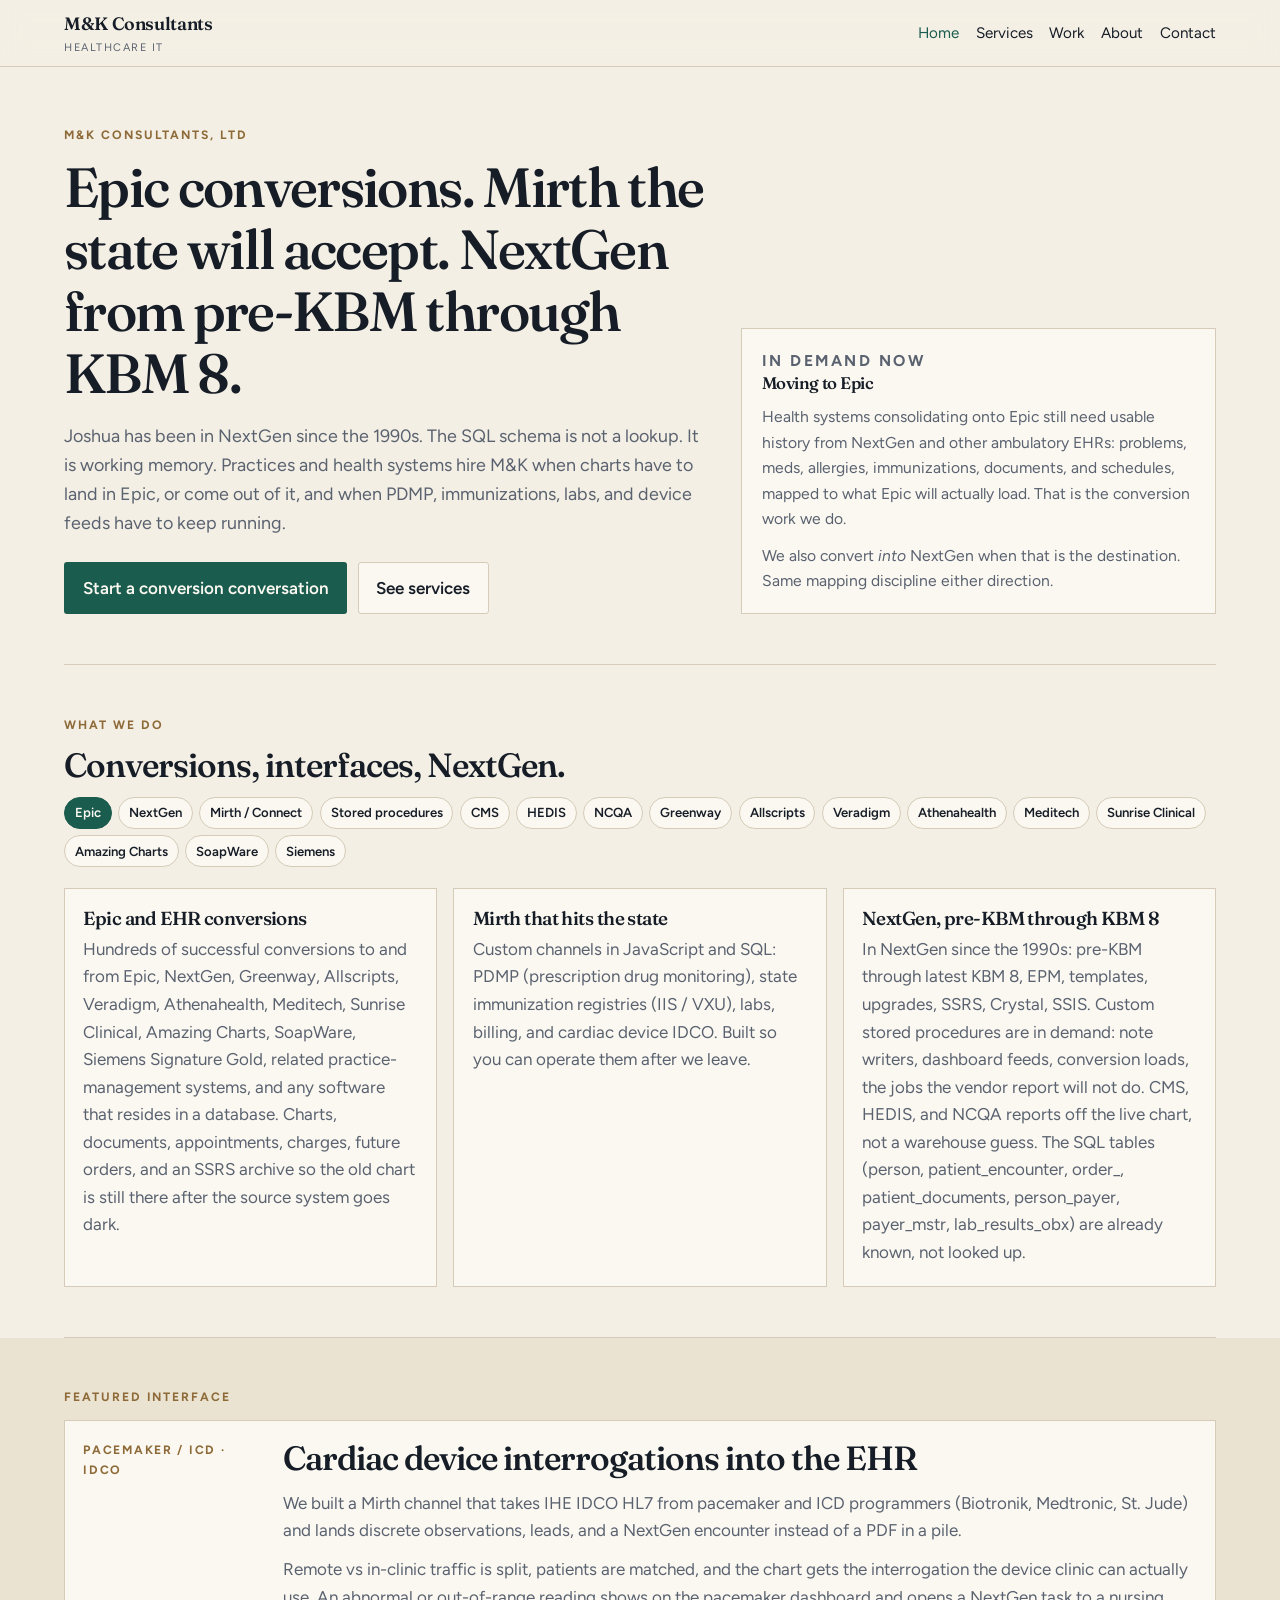
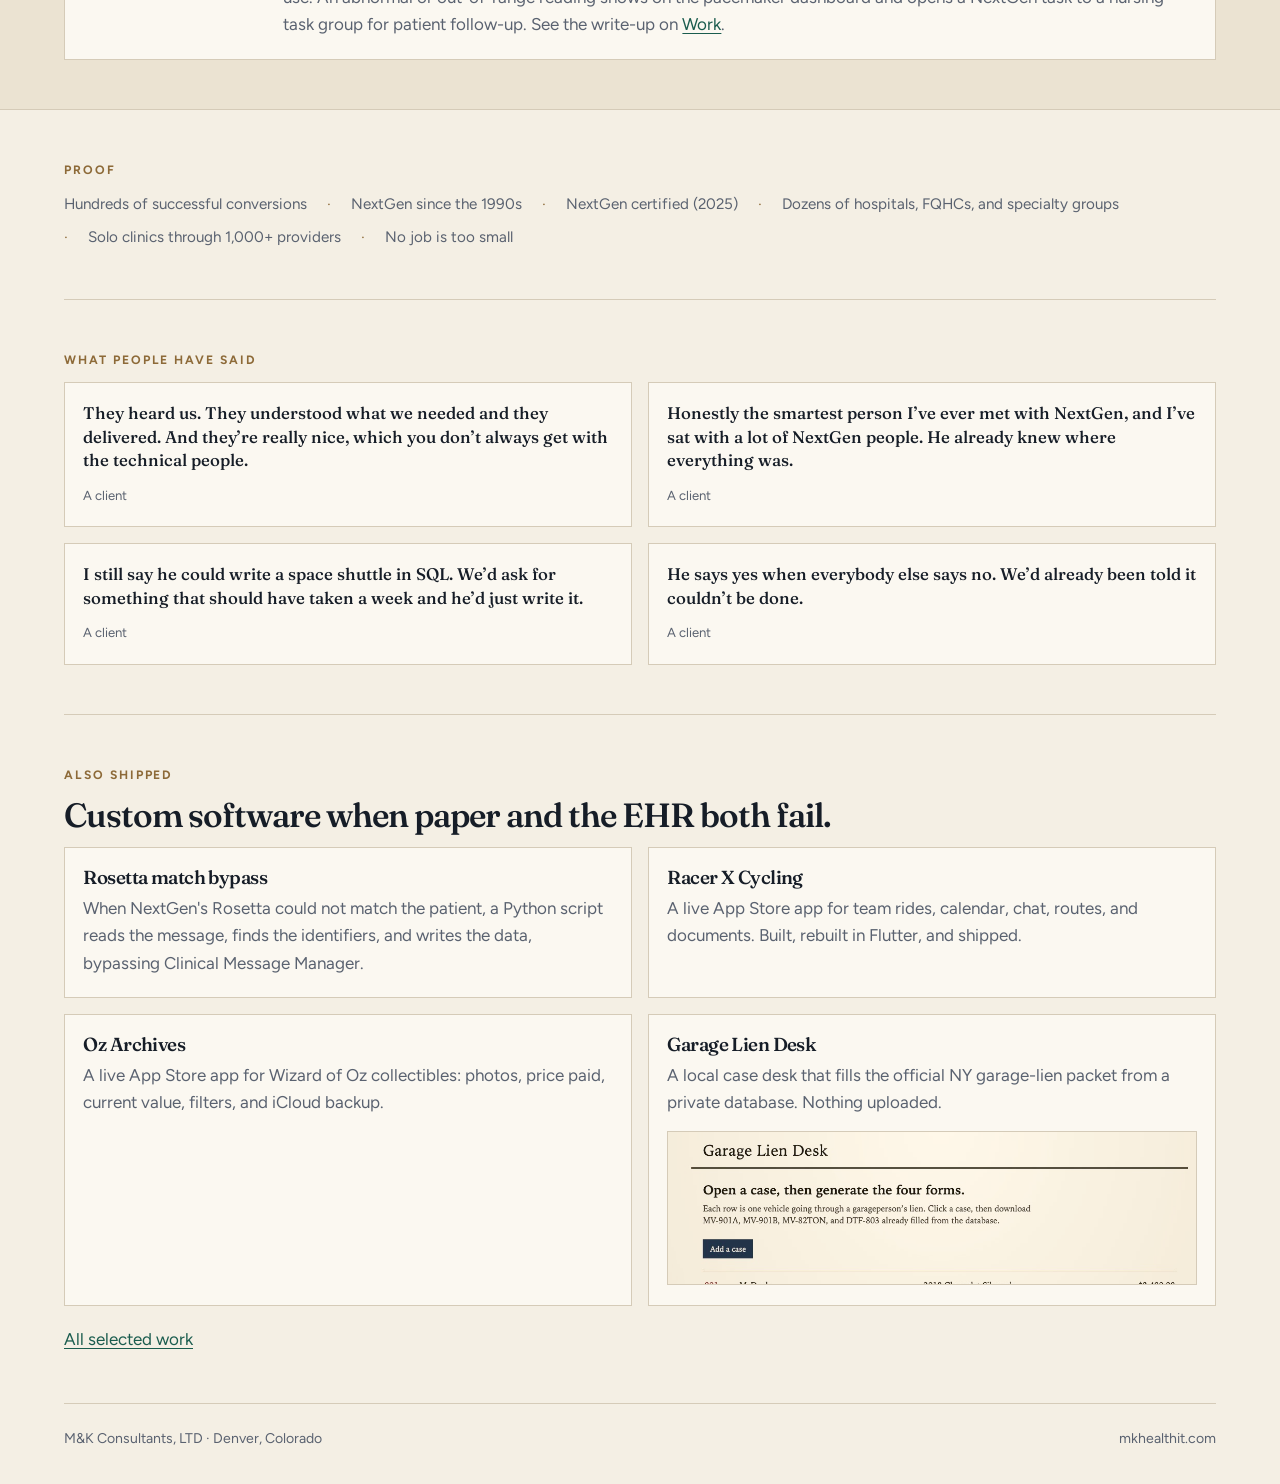
==== commit fe5b8f8e: "Tighten the Rosetta line: NextGen's, skip the holding tank, bypass CMM. Bypassing is the actual path" ====
--- a/index.html
+++ b/index.html
@@ -140,7 +140,7 @@
       <div class="grid-2">
         <article class="card">
           <h3>Rosetta match bypass</h3>
-          <p>When NextGen Rosetta could not match the patient, a Python script reads the message, finds the identifiers, and writes the data past the holding tank and Clinical Message Manager.</p>
+          <p>When NextGen's Rosetta could not match the patient, a Python script reads the message, finds the identifiers, and writes the data, bypassing Clinical Message Manager.</p>
         </article>
         <article class="card">
           <h3>Racer X Cycling</h3>
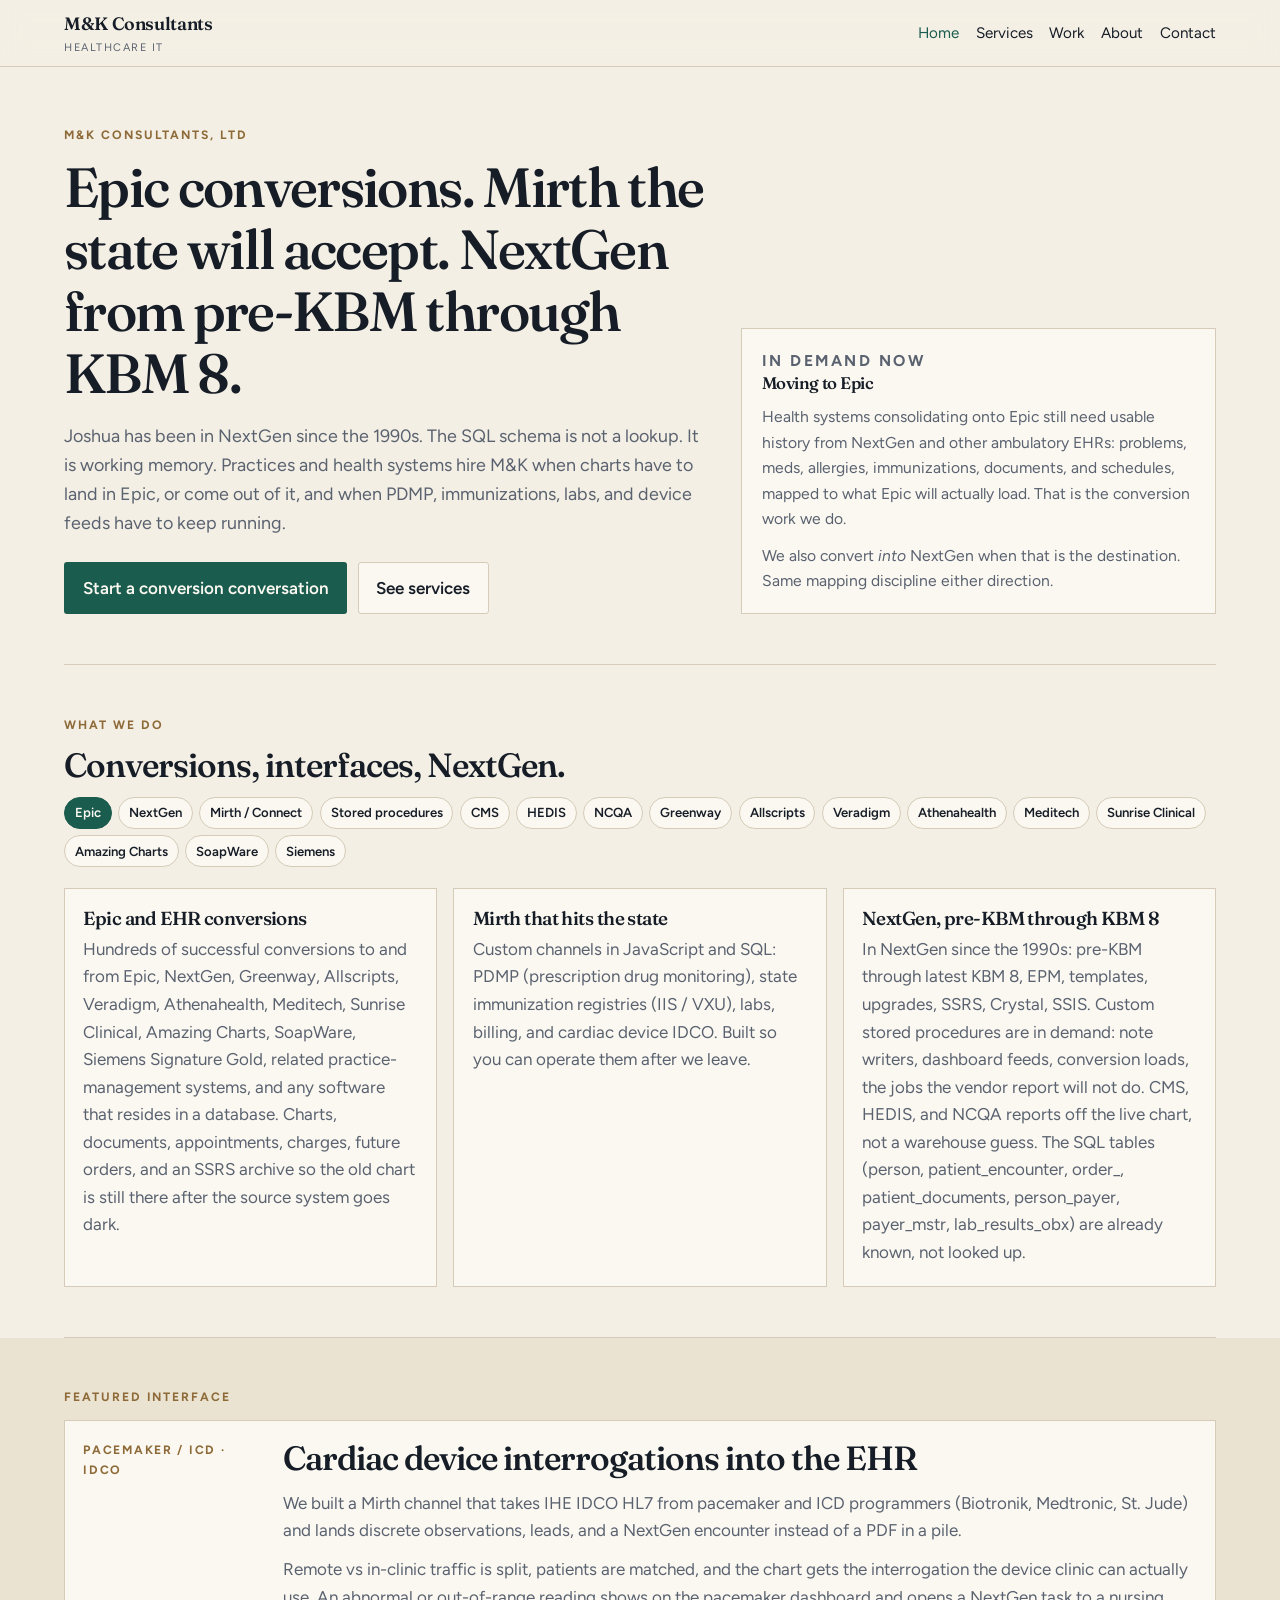
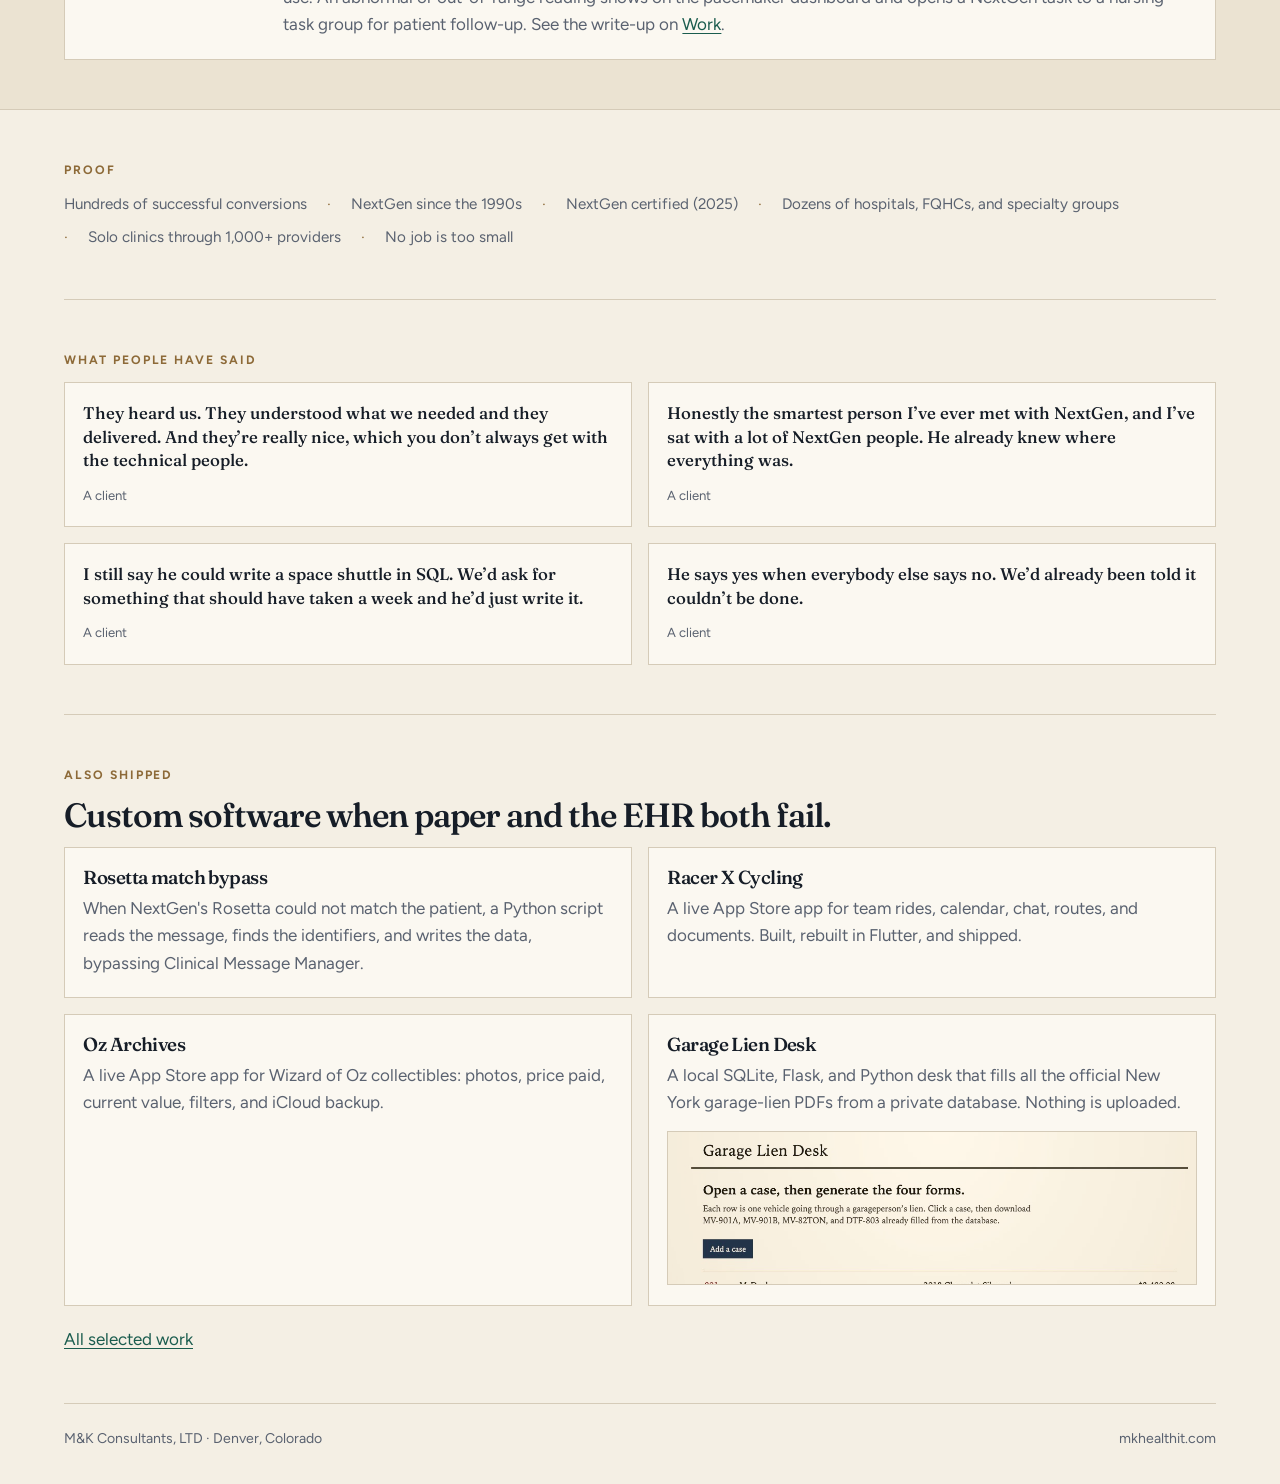
==== commit b42eaf49: "Name SQLite, Flask, and Python on Garage Lien Desk. It fills all the official New York garage-lien P" ====
--- a/index.html
+++ b/index.html
@@ -152,7 +152,7 @@
         </article>
         <article class="card">
           <h3>Garage Lien Desk</h3>
-          <p>A local case desk that fills the official NY garage-lien packet from a private database. Nothing uploaded.</p>
+          <p>A local SQLite, Flask, and Python desk that fills all the official New York garage-lien PDFs from a private database. Nothing is uploaded.</p>
           <a class="card-shot" href="/work.html">
             <img src="/images/lien/docket.jpg" alt="Garage Lien Desk sample docket" width="1020" height="566">
           </a>
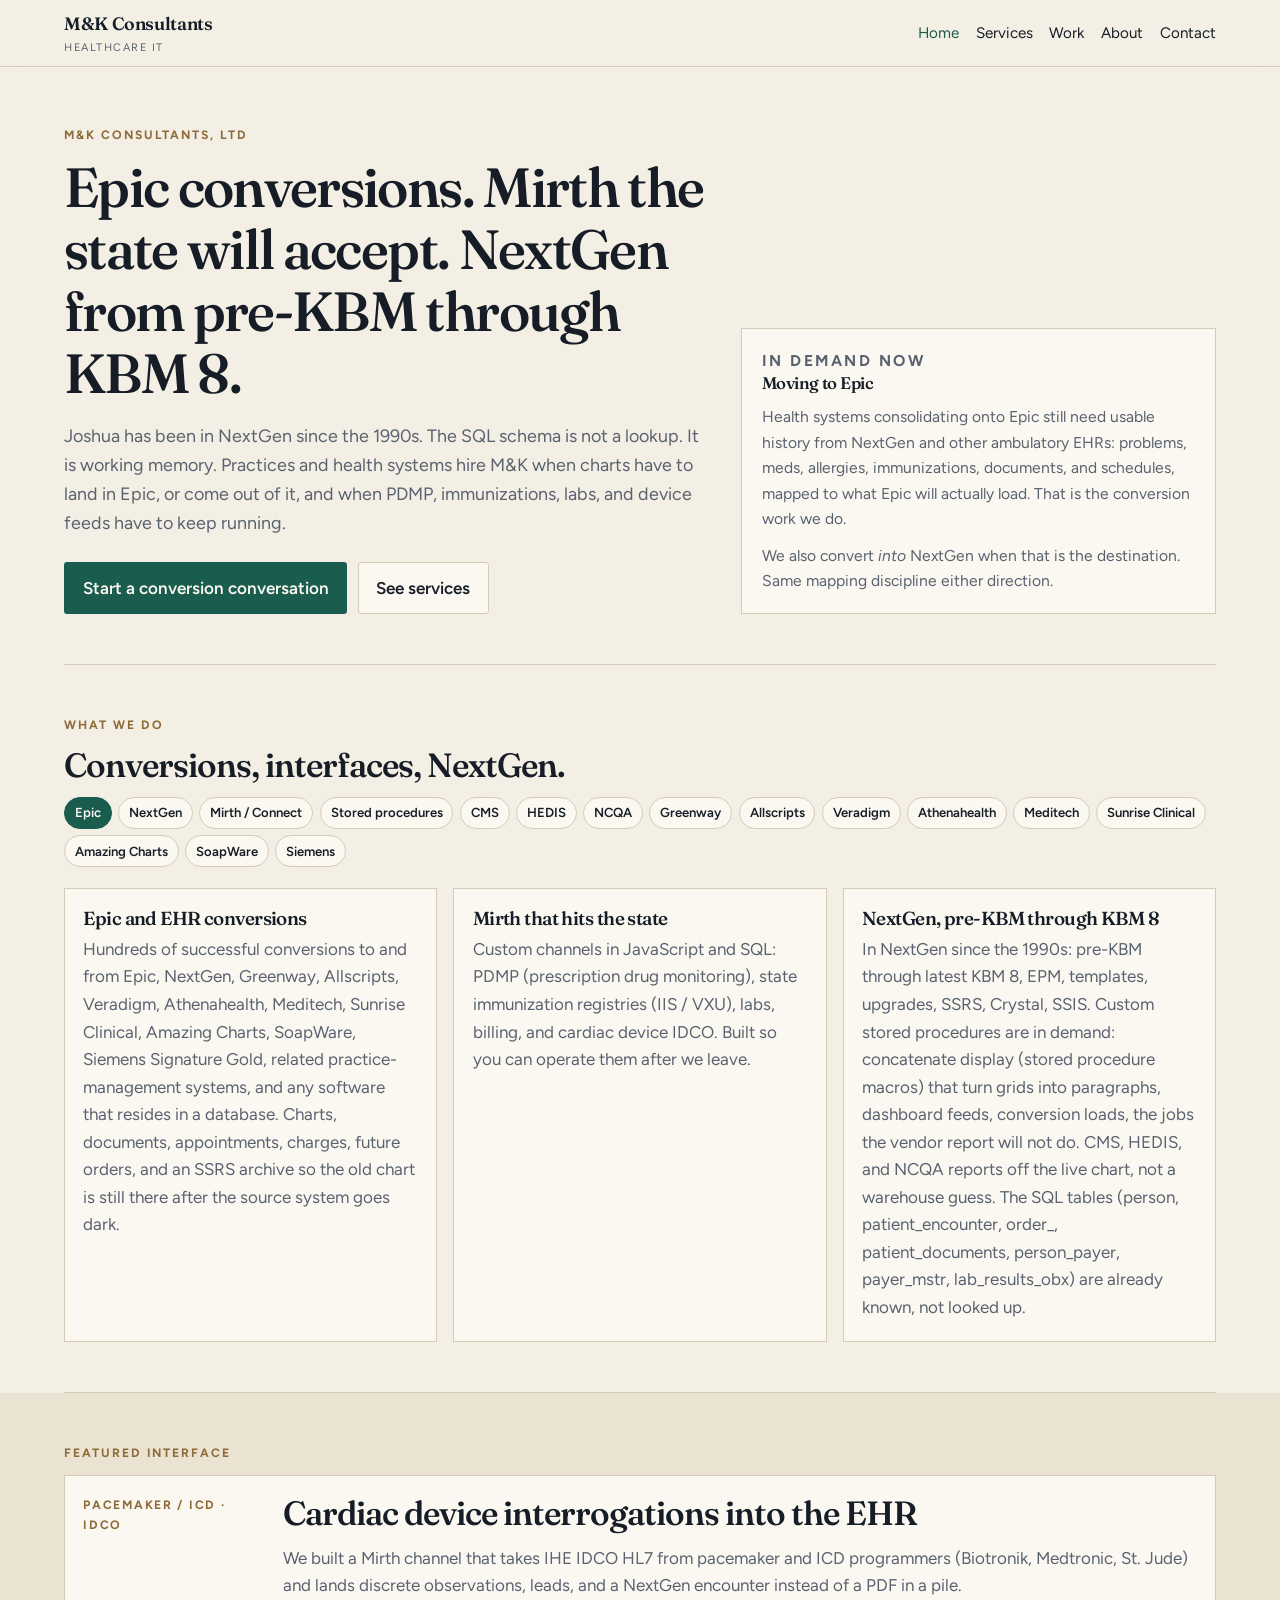
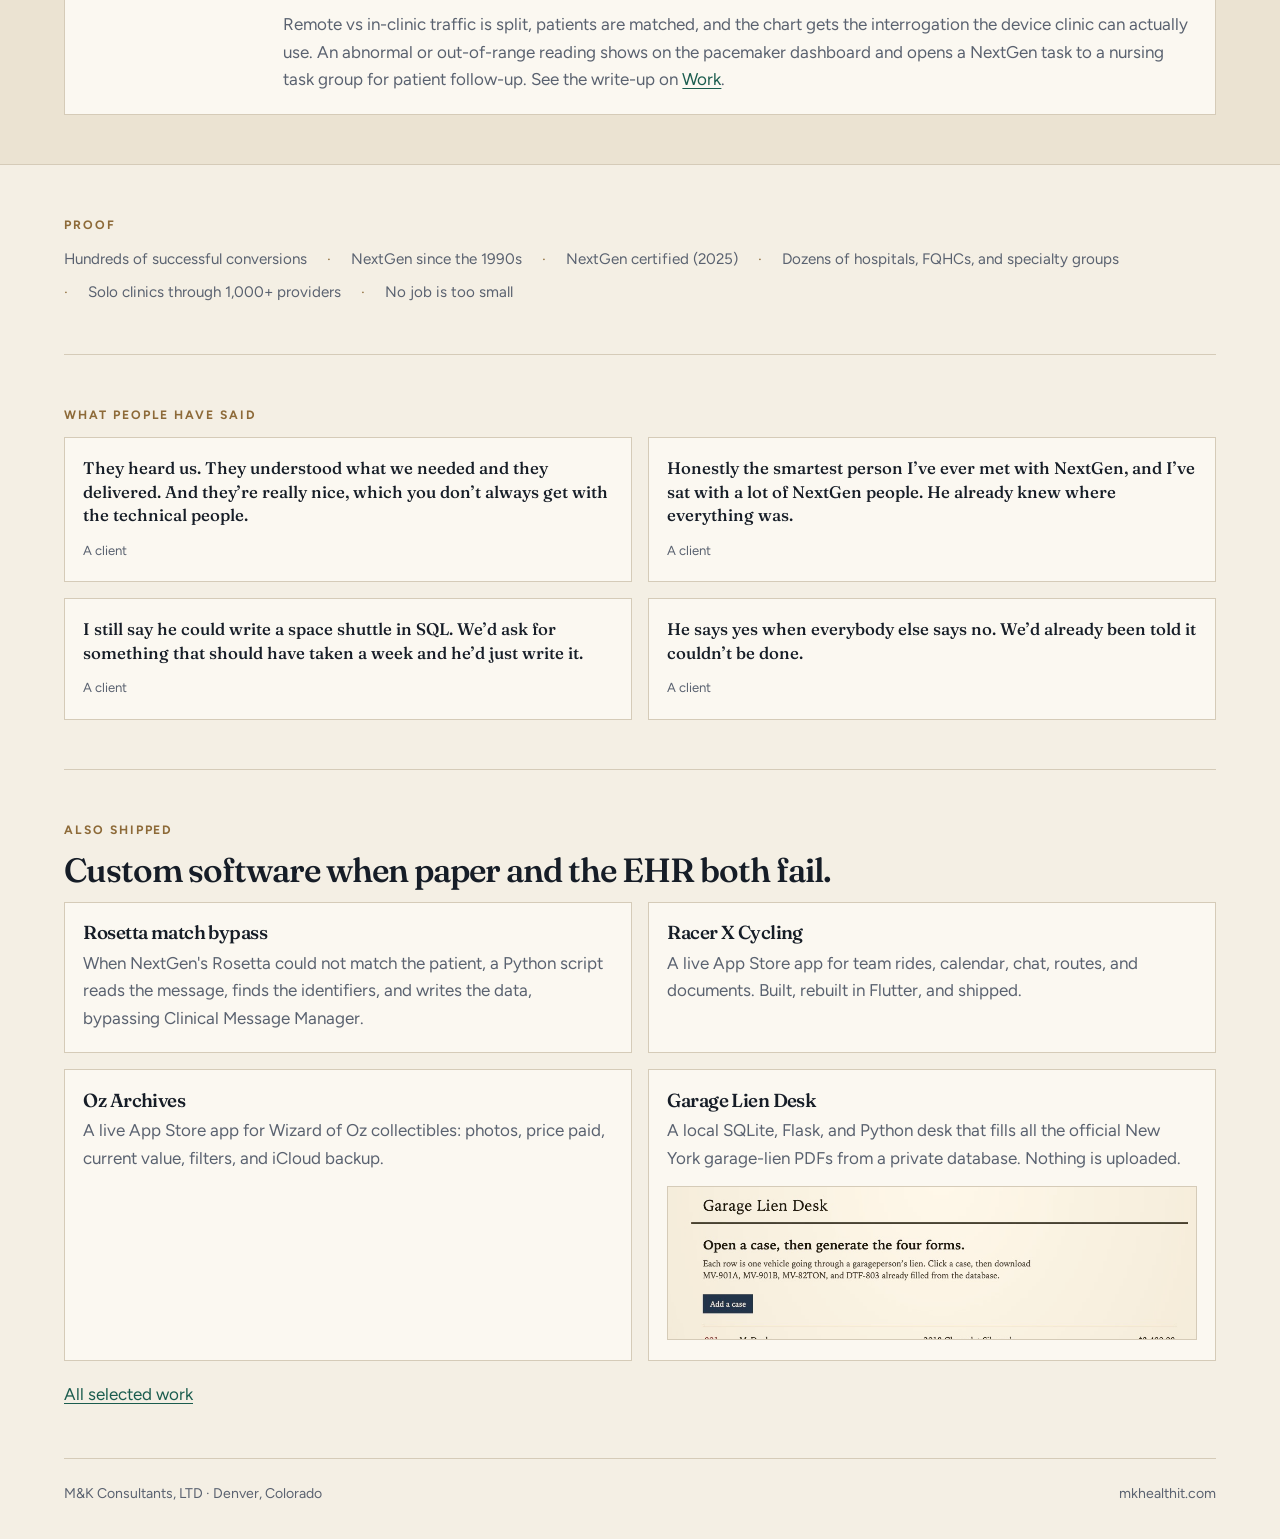
==== commit 46b003d1: "Call them concatenate display macros that turn grids into paragraphs. That is what NextGen people me" ====
--- a/index.html
+++ b/index.html
@@ -81,7 +81,7 @@
         </article>
         <article class="tile">
           <h3>NextGen, pre-KBM through KBM 8</h3>
-          <p>In NextGen since the 1990s: pre-KBM through latest KBM 8, EPM, templates, upgrades, SSRS, Crystal, SSIS. Custom stored procedures are in demand: note writers, dashboard feeds, conversion loads, the jobs the vendor report will not do. CMS, HEDIS, and NCQA reports off the live chart, not a warehouse guess. The SQL tables (person, patient_encounter, order_, patient_documents, person_payer, payer_mstr, lab_results_obx) are already known, not looked up.</p>
+          <p>In NextGen since the 1990s: pre-KBM through latest KBM 8, EPM, templates, upgrades, SSRS, Crystal, SSIS. Custom stored procedures are in demand: concatenate display (stored procedure macros) that turn grids into paragraphs, dashboard feeds, conversion loads, the jobs the vendor report will not do. CMS, HEDIS, and NCQA reports off the live chart, not a warehouse guess. The SQL tables (person, patient_encounter, order_, patient_documents, person_payer, payer_mstr, lab_results_obx) are already known, not looked up.</p>
         </article>
       </div>
     </section>
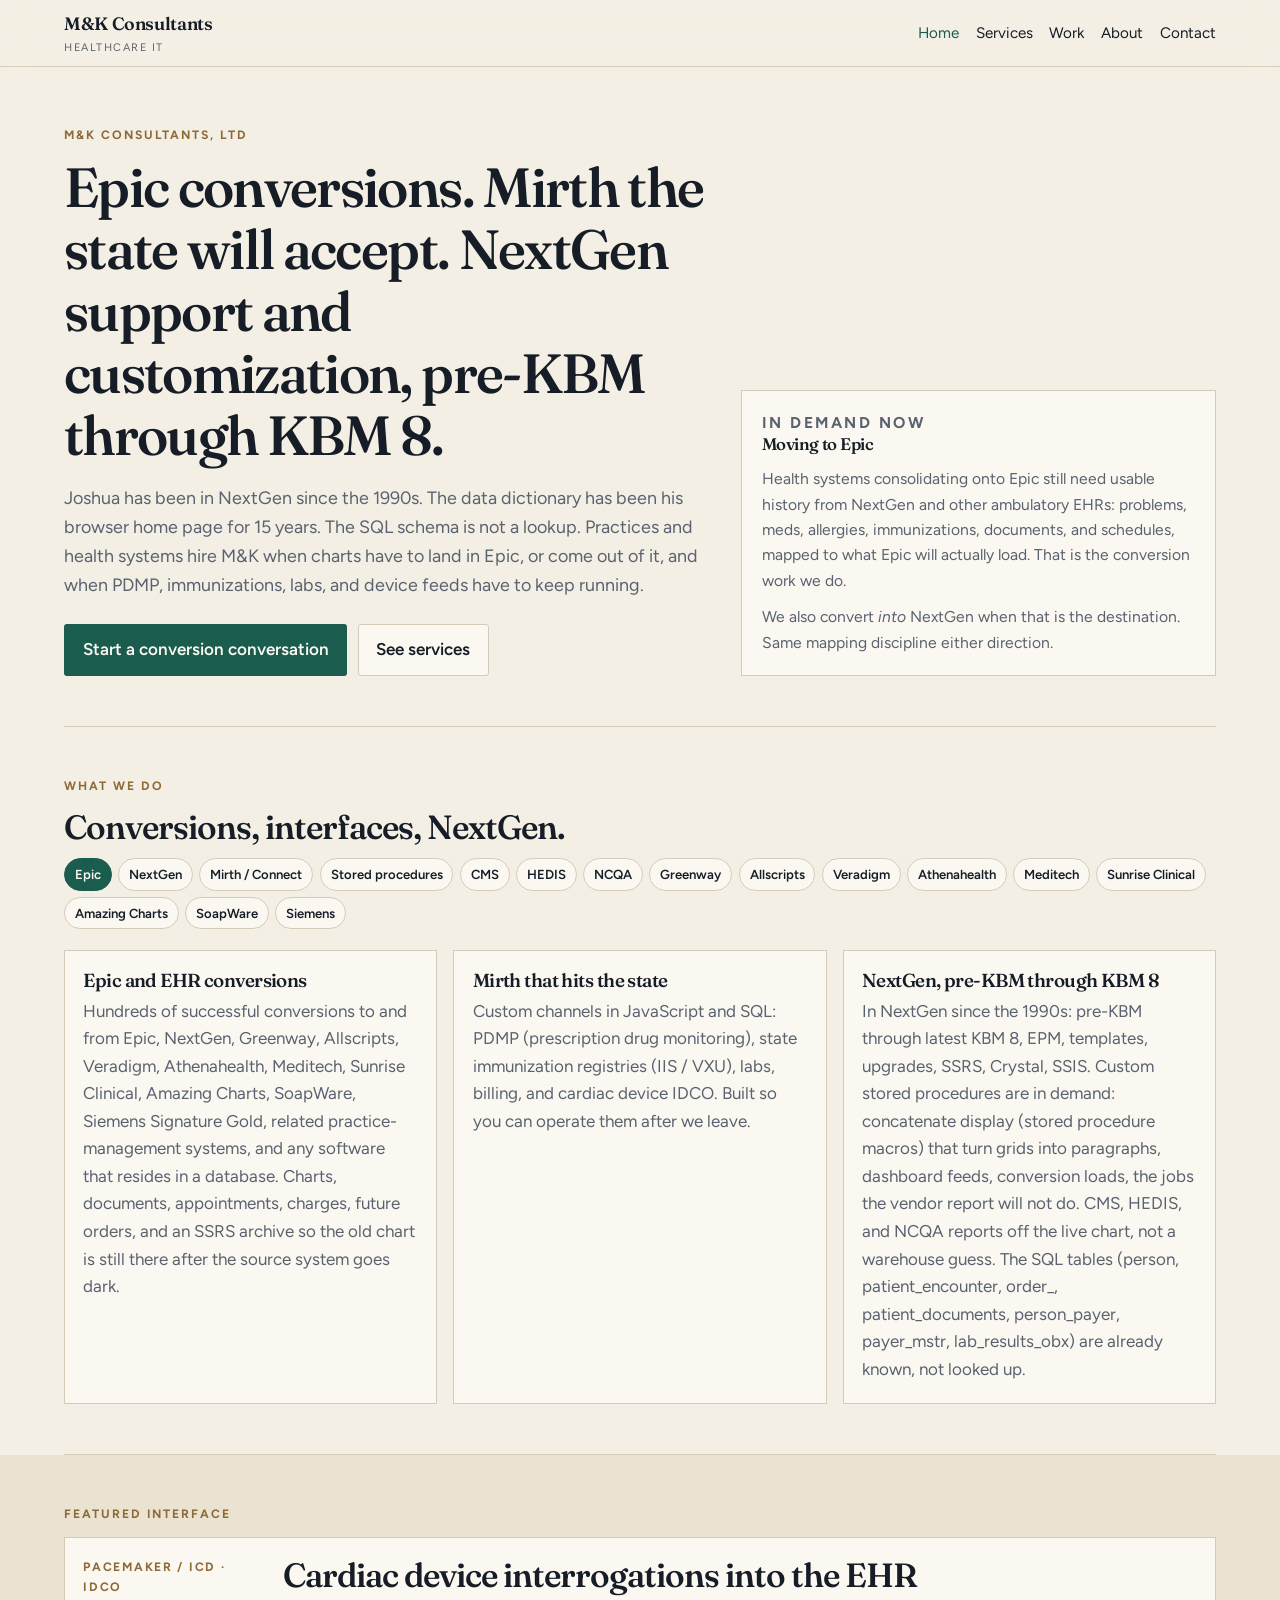
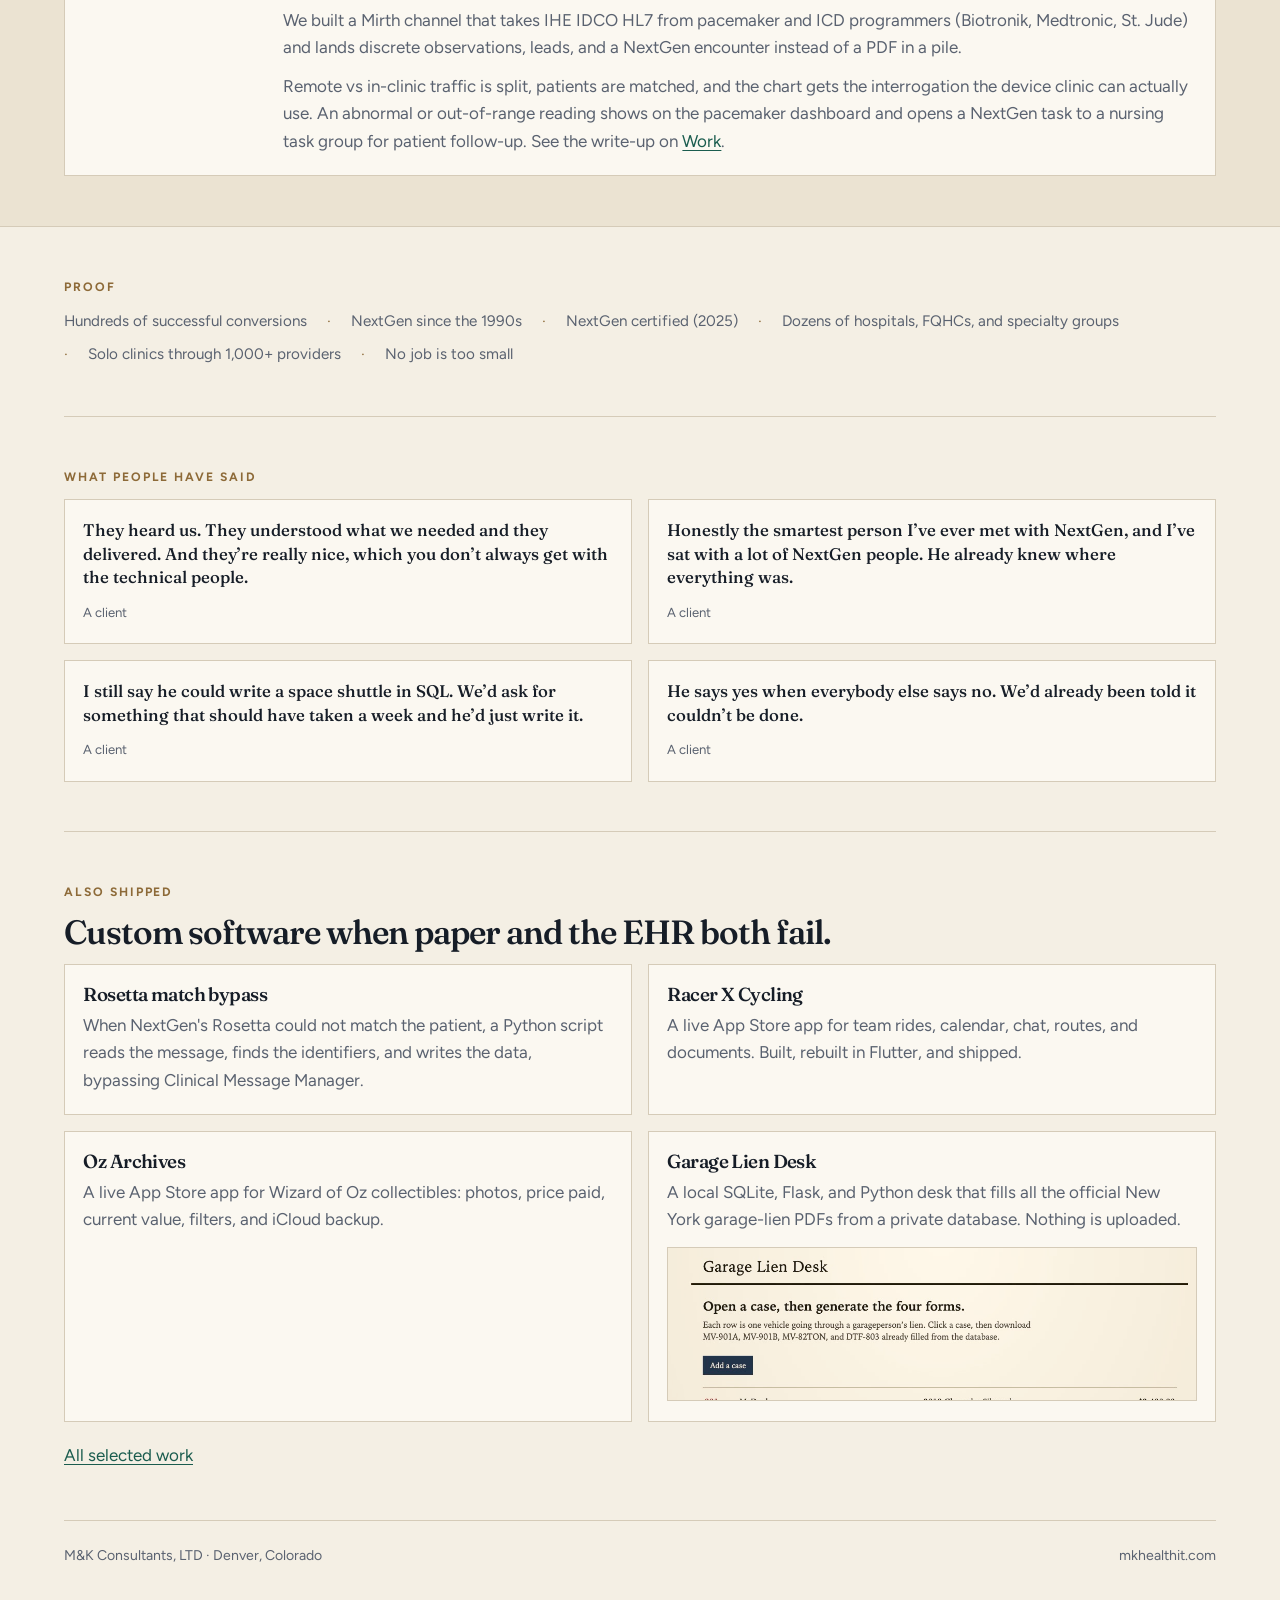
==== commit 1bc3f596: "Say NextGen support and customization in the headline. The data dictionary as home page does the sch" ====
--- a/index.html
+++ b/index.html
@@ -34,8 +34,8 @@
     <section class="wrap hero">
       <div>
         <p class="kicker">M&amp;K Consultants, LTD</p>
-        <h1>Epic conversions. Mirth the state will accept. NextGen from pre-KBM through KBM 8.</h1>
-        <p class="lede">Joshua has been in NextGen since the 1990s. The SQL schema is not a lookup. It is working memory. Practices and health systems hire M&amp;K when charts have to land in Epic, or come out of it, and when PDMP, immunizations, labs, and device feeds have to keep running.</p>
+        <h1>Epic conversions. Mirth the state will accept. NextGen support and customization, pre-KBM through KBM 8.</h1>
+        <p class="lede">Joshua has been in NextGen since the 1990s. The data dictionary has been his browser home page for 15 years. The SQL schema is not a lookup. Practices and health systems hire M&amp;K when charts have to land in Epic, or come out of it, and when PDMP, immunizations, labs, and device feeds have to keep running.</p>
         <div class="actions">
           <a class="btn primary" href="/contact.html">Start a conversion conversation</a>
           <a class="btn ghost" href="/services.html">See services</a>
